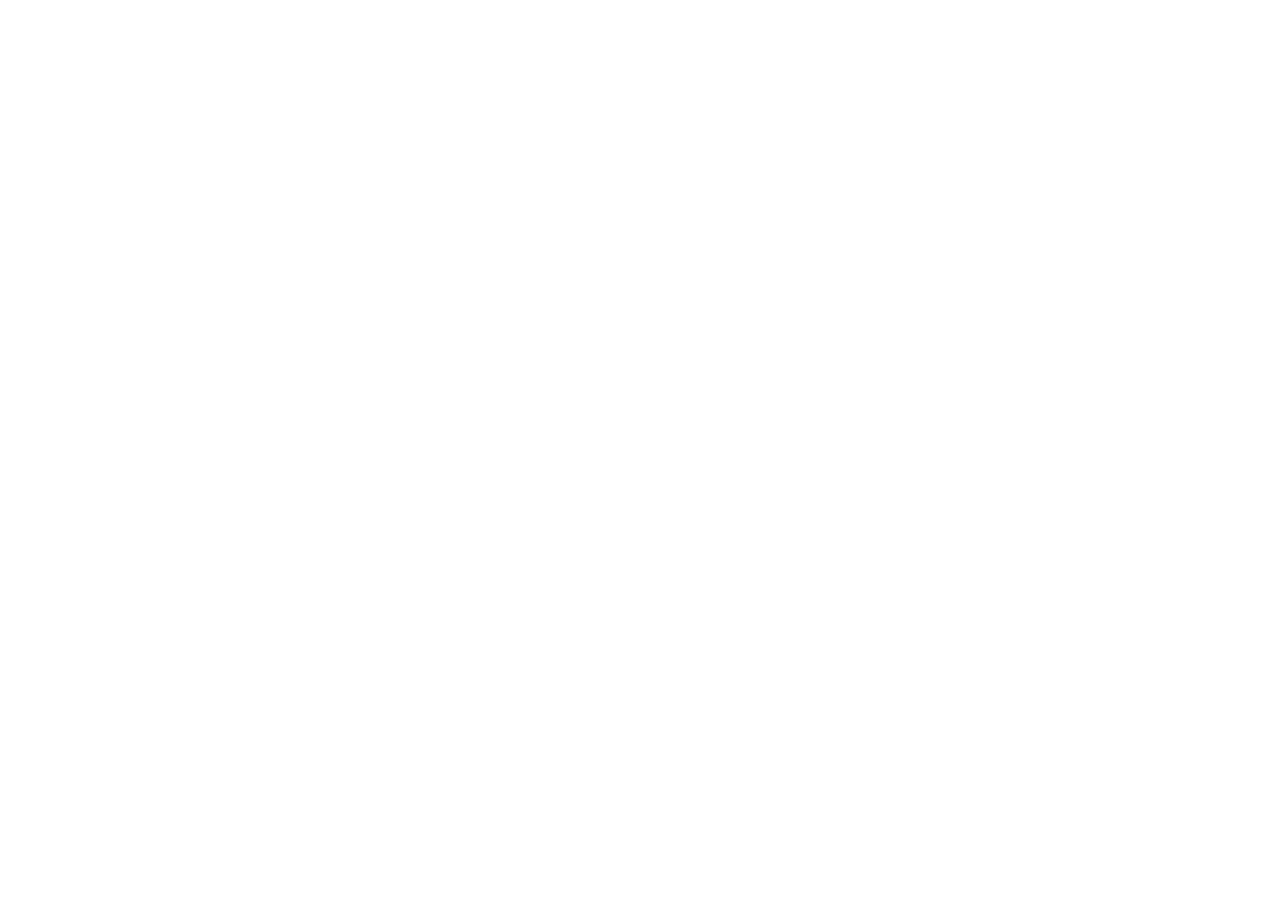
==== index.html @ aa3a07c5 "init project" ====
<!DOCTYPE html>
<html lang="en">

<head>
    <meta charset="UTF-8">
    <meta http-equiv="X-UA-Compatible" content="IE=edge">
    <meta name="viewport" content="width=device-width, initial-scale=1.0">
    <title>Document</title>
</head>

<body>

</body>

</html>
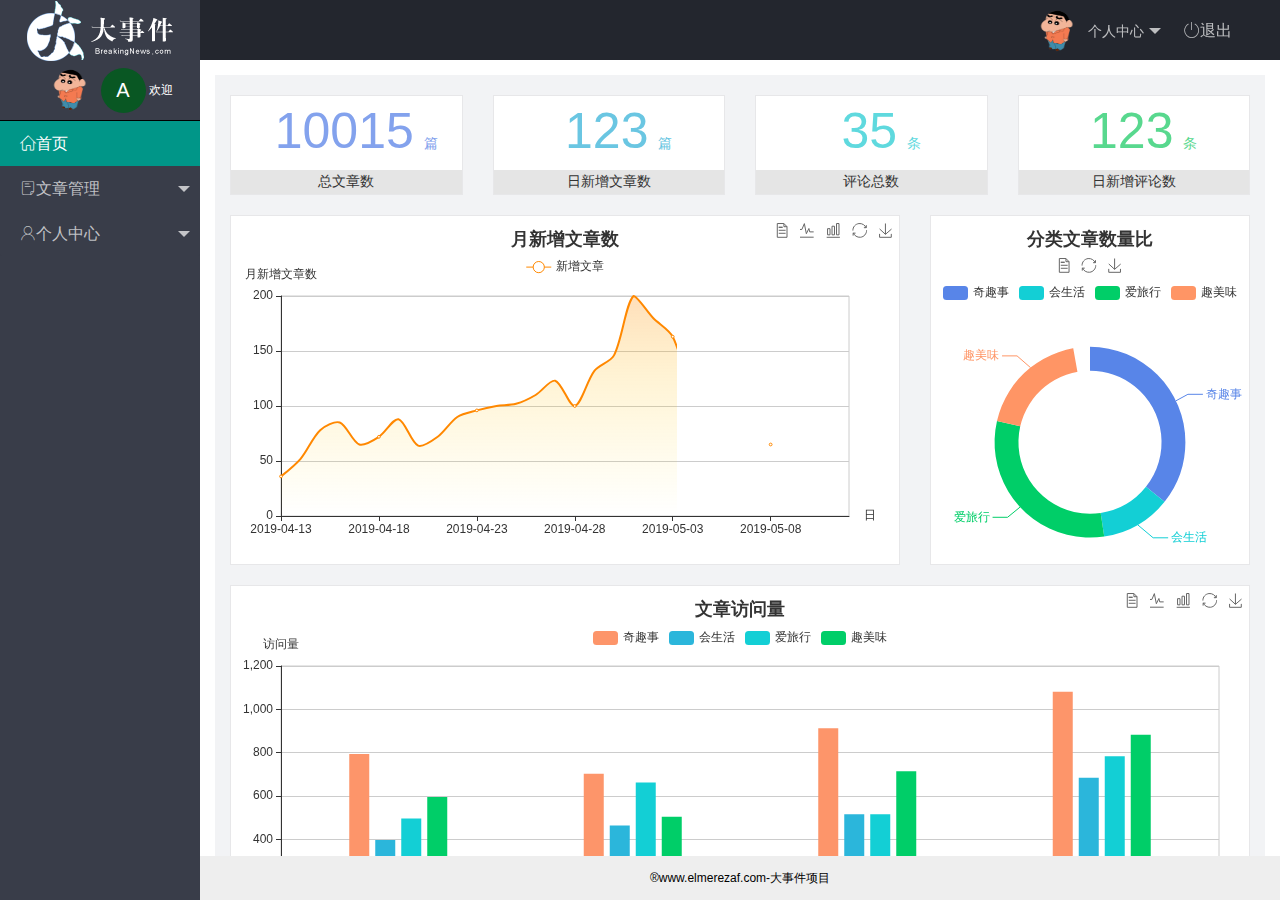
==== commit 975e098a: "完成了主页功能的开发" ====
--- a/index.html
+++ b/index.html
@@ -5,11 +5,98 @@
     <meta charset="UTF-8">
     <meta http-equiv="X-UA-Compatible" content="IE=edge">
     <meta name="viewport" content="width=device-width, initial-scale=1.0">
-    <title>Document</title>
+    <title>后台主页</title>
+    <!-- 导入layui样式表 -->
+    <link rel="stylesheet" href="/assets/lib/layui/css/layui.css">
+    <link rel="stylesheet" href="/assets/fonts/iconfont.css">
+    <link rel="stylesheet" href="/assets/css/index.css">
+
 </head>
 
 <body>
+    <div class="layui-layout layui-layout-admin">
+        <div class="layui-header">
+            <div class="layui-logo layui-hide-xs layui-bg-black">
+                <img src="/assets/images/logo.png" alt="">
+            </div>
 
+
+            <ul class="layui-nav layui-layout-right">
+                <li class="layui-nav-item layui-hide layui-show-md-inline-block">
+                    <a href="javascript:;">
+                        <img src="/assets/images/labixiaoxin.jpg" class="layui-nav-img">
+                        个人中心
+                    </a>
+                    <dl class="layui-nav-child">
+                        <dd><a href="">基本资料</a></dd>
+                        <dd><a href="">更换头像</a></dd>
+                        <dd><a href="">重置密码</a></dd>
+                    </dl>
+                </li>
+                <li class="layui-nav-item" lay-header-event="menuRight" lay-unselect>
+                    <a href="javascript:;" id="btnLogout">
+                        <span class="iconfont icon-tuichu">退出</span>
+                    </a>
+                </li>
+            </ul>
+        </div>
+
+        <div class="layui-side layui-bg-black">
+            <div class="layui-side-scroll">
+                <div class="usericon">
+                    <img src="/assets/images/labixiaoxin.jpg" class="layui-nav-img">
+                    <span class="text-icon">A</span>
+                    欢迎<span id="zhutou"></span>
+                </div>
+                <!-- 左侧导航区域（可配合layui已有的垂直导航） -->
+                <ul class="layui-nav layui-nav-tree" lay-shrink="all">
+                    <li class="layui-nav-item layui-this">
+                        <a href="/home/dashboard.html" target="fm"><span class="iconfont icon-home">首页</span>
+                        </a>
+                    </li>
+
+                    <li class="layui-nav-item">
+                        <a class="" href="javascript:;"><span class="iconfont icon-16">文章管理</span></a>
+                        <dl class="layui-nav-child">
+                            <dd><a href="javascript:;"><i class="layui-icon layui-icon-app"></i>
+                                    文章类别</a></dd>
+                            <dd><a href="javascript:;"><i class="layui-icon layui-icon-app"></i>
+                                    文章列表</a></dd>
+                            <dd><a href="javascript:;"><i class="layui-icon layui-icon-app"></i>
+                                    发布文章</a></dd>
+                        </dl>
+                    </li>
+                    <li class="layui-nav-item">
+                        <a href="javascript:;"><span class="iconfont icon-user">个人中心</span></a>
+                        <dl class="layui-nav-child">
+                            <dd><a href="javascript:;"><i class="layui-icon layui-icon-face-smile"></i>
+                                    基本资料</a></dd>
+                            <dd><a href="javascript:;"><i class="layui-icon layui-icon-face-smile"></i>
+                                    更换头像</a></dd>
+                            <dd><a href="javascript:;"><i class="layui-icon layui-icon-face-smile"></i>
+                                    重置密码</a></dd>
+                        </dl>
+                    </li>
+                </ul>
+            </div>
+        </div>
+
+        <div class="layui-body">
+            <!-- 内容主体区域 -->
+            <div style="padding: 15px; height: 100%;">
+                <iframe name="fm" src="/home/dashboard.html" frameborder="0"></iframe>
+            </div>
+        </div>
+
+        <div class="layui-footer">
+            <!-- 底部固定区域 -->
+            ®www.elmerezaf.com-大事件项目
+        </div>
+    </div>
+    <script src="/assets/lib/layui/layui.all.js"></script>
+    <script src="/assets/lib/jquery.js"></script>
+    <script src="/assets/js/baseAPI.js"></script>
+    <script src="/assets/js/index.js"></script>
 </body>
 
 </html>--- a/assets/lib/layui/css/layui.css
+++ b/assets/lib/layui/css/layui.css
@@ -0,0 +1,2 @@
+/** layui-v2.5.5 MIT License By https://www.layui.com */
+ .layui-inline,img{display:inline-block;vertical-align:middle}h1,h2,h3,h4,h5,h6{font-weight:400}.layui-edge,.layui-header,.layui-inline,.layui-main{position:relative}.layui-body,.layui-edge,.layui-elip{overflow:hidden}.layui-btn,.layui-edge,.layui-inline,img{vertical-align:middle}.layui-btn,.layui-disabled,.layui-icon,.layui-unselect{-moz-user-select:none;-webkit-user-select:none;-ms-user-select:none}.layui-elip,.layui-form-checkbox span,.layui-form-pane .layui-form-label{text-overflow:ellipsis;white-space:nowrap}.layui-breadcrumb,.layui-tree-btnGroup{visibility:hidden}blockquote,body,button,dd,div,dl,dt,form,h1,h2,h3,h4,h5,h6,input,li,ol,p,pre,td,textarea,th,ul{margin:0;padding:0;-webkit-tap-highlight-color:rgba(0,0,0,0)}a:active,a:hover{outline:0}img{border:none}li{list-style:none}table{border-collapse:collapse;border-spacing:0}h4,h5,h6{font-size:100%}button,input,optgroup,option,select,textarea{font-family:inherit;font-size:inherit;font-style:inherit;font-weight:inherit;outline:0}pre{white-space:pre-wrap;white-space:-moz-pre-wrap;white-space:-pre-wrap;white-space:-o-pre-wrap;word-wrap:break-word}body{line-height:24px;font:14px Helvetica Neue,Helvetica,PingFang SC,Tahoma,Arial,sans-serif}hr{height:1px;margin:10px 0;border:0;clear:both}a{color:#333;text-decoration:none}a:hover{color:#777}a cite{font-style:normal;*cursor:pointer}.layui-border-box,.layui-border-box *{box-sizing:border-box}.layui-box,.layui-box *{box-sizing:content-box}.layui-clear{clear:both;*zoom:1}.layui-clear:after{content:'\20';clear:both;*zoom:1;display:block;height:0}.layui-inline{*display:inline;*zoom:1}.layui-edge{display:inline-block;width:0;height:0;border-width:6px;border-style:dashed;border-color:transparent}.layui-edge-top{top:-4px;border-bottom-color:#999;border-bottom-style:solid}.layui-edge-right{border-left-color:#999;border-left-style:solid}.layui-edge-bottom{top:2px;border-top-color:#999;border-top-style:solid}.layui-edge-left{border-right-color:#999;border-right-style:solid}.layui-disabled,.layui-disabled:hover{color:#d2d2d2!important;cursor:not-allowed!important}.layui-circle{border-radius:100%}.layui-show{display:block!important}.layui-hide{display:none!important}@font-face{font-family:layui-icon;src:url(../font/iconfont.eot?v=250);src:url(../font/iconfont.eot?v=250#iefix) format('embedded-opentype'),url(../font/iconfont.woff2?v=250) format('woff2'),url(../font/iconfont.woff?v=250) format('woff'),url(../font/iconfont.ttf?v=250) format('truetype'),url(../font/iconfont.svg?v=250#layui-icon) format('svg')}.layui-icon{font-family:layui-icon!important;font-size:16px;font-style:normal;-webkit-font-smoothing:antialiased;-moz-osx-font-smoothing:grayscale}.layui-icon-reply-fill:before{content:"\e611"}.layui-icon-set-fill:before{content:"\e614"}.layui-icon-menu-fill:before{content:"\e60f"}.layui-icon-search:before{content:"\e615"}.layui-icon-share:before{content:"\e641"}.layui-icon-set-sm:before{content:"\e620"}.layui-icon-engine:before{content:"\e628"}.layui-icon-close:before{content:"\1006"}.layui-icon-close-fill:before{content:"\1007"}.layui-icon-chart-screen:before{content:"\e629"}.layui-icon-star:before{content:"\e600"}.layui-icon-circle-dot:before{content:"\e617"}.layui-icon-chat:before{content:"\e606"}.layui-icon-release:before{content:"\e609"}.layui-icon-list:before{content:"\e60a"}.layui-icon-chart:before{content:"\e62c"}.layui-icon-ok-circle:before{content:"\1005"}.layui-icon-layim-theme:before{content:"\e61b"}.layui-icon-table:before{content:"\e62d"}.layui-icon-right:before{content:"\e602"}.layui-icon-left:before{content:"\e603"}.layui-icon-cart-simple:before{content:"\e698"}.layui-icon-face-cry:before{content:"\e69c"}.layui-icon-face-smile:before{content:"\e6af"}.layui-icon-survey:before{content:"\e6b2"}.layui-icon-tree:before{content:"\e62e"}.layui-icon-upload-circle:before{content:"\e62f"}.layui-icon-add-circle:before{content:"\e61f"}.layui-icon-download-circle:before{content:"\e601"}.layui-icon-templeate-1:before{content:"\e630"}.layui-icon-util:before{content:"\e631"}.layui-icon-face-surprised:before{content:"\e664"}.layui-icon-edit:before{content:"\e642"}.layui-icon-speaker:before{content:"\e645"}.layui-icon-down:before{content:"\e61a"}.layui-icon-file:before{content:"\e621"}.layui-icon-layouts:before{content:"\e632"}.layui-icon-rate-half:before{content:"\e6c9"}.layui-icon-add-circle-fine:before{content:"\e608"}.layui-icon-prev-circle:before{content:"\e633"}.layui-icon-read:before{content:"\e705"}.layui-icon-404:before{content:"\e61c"}.layui-icon-carousel:before{content:"\e634"}.layui-icon-help:before{content:"\e607"}.layui-icon-code-circle:before{content:"\e635"}.layui-icon-water:before{content:"\e636"}.layui-icon-username:before{content:"\e66f"}.layui-icon-find-fill:before{content:"\e670"}.layui-icon-about:before{content:"\e60b"}.layui-icon-location:before{content:"\e715"}.layui-icon-up:before{content:"\e619"}.layui-icon-pause:before{content:"\e651"}.layui-icon-date:before{content:"\e637"}.layui-icon-layim-uploadfile:before{content:"\e61d"}.layui-icon-delete:before{content:"\e640"}.layui-icon-play:before{content:"\e652"}.layui-icon-top:before{content:"\e604"}.layui-icon-friends:before{content:"\e612"}.layui-icon-refresh-3:before{content:"\e9aa"}.layui-icon-ok:before{content:"\e605"}.layui-icon-layer:before{content:"\e638"}.layui-icon-face-smile-fine:before{content:"\e60c"}.layui-icon-dollar:before{content:"\e659"}.layui-icon-group:before{content:"\e613"}.layui-icon-layim-download:before{content:"\e61e"}.layui-icon-picture-fine:before{content:"\e60d"}.layui-icon-link:before{content:"\e64c"}.layui-icon-diamond:before{content:"\e735"}.layui-icon-log:before{content:"\e60e"}.layui-icon-rate-solid:before{content:"\e67a"}.layui-icon-fonts-del:before{content:"\e64f"}.layui-icon-unlink:before{content:"\e64d"}.layui-icon-fonts-clear:before{content:"\e639"}.layui-icon-triangle-r:before{content:"\e623"}.layui-icon-circle:before{content:"\e63f"}.layui-icon-radio:before{content:"\e643"}.layui-icon-align-center:before{content:"\e647"}.layui-icon-align-right:before{content:"\e648"}.layui-icon-align-left:before{content:"\e649"}.layui-icon-loading-1:before{content:"\e63e"}.layui-icon-return:before{content:"\e65c"}.layui-icon-fonts-strong:before{content:"\e62b"}.layui-icon-upload:before{content:"\e67c"}.layui-icon-dialogue:before{content:"\e63a"}.layui-icon-video:before{content:"\e6ed"}.layui-icon-headset:before{content:"\e6fc"}.layui-icon-cellphone-fine:before{content:"\e63b"}.layui-icon-add-1:before{content:"\e654"}.layui-icon-face-smile-b:before{content:"\e650"}.layui-icon-fonts-html:before{content:"\e64b"}.layui-icon-form:before{content:"\e63c"}.layui-icon-cart:before{content:"\e657"}.layui-icon-camera-fill:before{content:"\e65d"}.layui-icon-tabs:before{content:"\e62a"}.layui-icon-fonts-code:before{content:"\e64e"}.layui-icon-fire:before{content:"\e756"}.layui-icon-set:before{content:"\e716"}.layui-icon-fonts-u:before{content:"\e646"}.layui-icon-triangle-d:before{content:"\e625"}.layui-icon-tips:before{content:"\e702"}.layui-icon-picture:before{content:"\e64a"}.layui-icon-more-vertical:before{content:"\e671"}.layui-icon-flag:before{content:"\e66c"}.layui-icon-loading:before{content:"\e63d"}.layui-icon-fonts-i:before{content:"\e644"}.layui-icon-refresh-1:before{content:"\e666"}.layui-icon-rmb:before{content:"\e65e"}.layui-icon-home:before{content:"\e68e"}.layui-icon-user:before{content:"\e770"}.layui-icon-notice:before{content:"\e667"}.layui-icon-login-weibo:before{content:"\e675"}.layui-icon-voice:before{content:"\e688"}.layui-icon-upload-drag:before{content:"\e681"}.layui-icon-login-qq:before{content:"\e676"}.layui-icon-snowflake:before{content:"\e6b1"}.layui-icon-file-b:before{content:"\e655"}.layui-icon-template:before{content:"\e663"}.layui-icon-auz:before{content:"\e672"}.layui-icon-console:before{content:"\e665"}.layui-icon-app:before{content:"\e653"}.layui-icon-prev:before{content:"\e65a"}.layui-icon-website:before{content:"\e7ae"}.layui-icon-next:before{content:"\e65b"}.layui-icon-component:before{content:"\e857"}.layui-icon-more:before{content:"\e65f"}.layui-icon-login-wechat:before{content:"\e677"}.layui-icon-shrink-right:before{content:"\e668"}.layui-icon-spread-left:before{content:"\e66b"}.layui-icon-camera:before{content:"\e660"}.layui-icon-note:before{content:"\e66e"}.layui-icon-refresh:before{content:"\e669"}.layui-icon-female:before{content:"\e661"}.layui-icon-male:before{content:"\e662"}.layui-icon-password:before{content:"\e673"}.layui-icon-senior:before{content:"\e674"}.layui-icon-theme:before{content:"\e66a"}.layui-icon-tread:before{content:"\e6c5"}.layui-icon-praise:before{content:"\e6c6"}.layui-icon-star-fill:before{content:"\e658"}.layui-icon-rate:before{content:"\e67b"}.layui-icon-template-1:before{content:"\e656"}.layui-icon-vercode:before{content:"\e679"}.layui-icon-cellphone:before{content:"\e678"}.layui-icon-screen-full:before{content:"\e622"}.layui-icon-screen-restore:before{content:"\e758"}.layui-icon-cols:before{content:"\e610"}.layui-icon-export:before{content:"\e67d"}.layui-icon-print:before{content:"\e66d"}.layui-icon-slider:before{content:"\e714"}.layui-icon-addition:before{content:"\e624"}.layui-icon-subtraction:before{content:"\e67e"}.layui-icon-service:before{content:"\e626"}.layui-icon-transfer:before{content:"\e691"}.layui-main{width:1140px;margin:0 auto}.layui-header{z-index:1000;height:60px}.layui-header a:hover{transition:all .5s;-webkit-transition:all .5s}.layui-side{position:fixed;left:0;top:0;bottom:0;z-index:999;width:200px;overflow-x:hidden}.layui-side-scroll{position:relative;width:220px;height:100%;overflow-x:hidden}.layui-body{position:absolute;left:200px;right:0;top:0;bottom:0;z-index:998;width:auto;overflow-y:auto;box-sizing:border-box}.layui-layout-body{overflow:hidden}.layui-layout-admin .layui-header{background-color:#23262E}.layui-layout-admin .layui-side{top:60px;width:200px;overflow-x:hidden}.layui-layout-admin .layui-body{position:fixed;top:60px;bottom:44px}.layui-layout-admin .layui-main{width:auto;margin:0 15px}.layui-layout-admin .layui-footer{position:fixed;left:200px;right:0;bottom:0;height:44px;line-height:44px;padding:0 15px;background-color:#eee}.layui-layout-admin .layui-logo{position:absolute;left:0;top:0;width:200px;height:100%;line-height:60px;text-align:center;color:#009688;font-size:16px}.layui-layout-admin .layui-header .layui-nav{background:0 0}.layui-layout-left{position:absolute!important;left:200px;top:0}.layui-layout-right{position:absolute!important;right:0;top:0}.layui-container{position:relative;margin:0 auto;padding:0 15px;box-sizing:border-box}.layui-fluid{position:relative;margin:0 auto;padding:0 15px}.layui-row:after,.layui-row:before{content:'';display:block;clear:both}.layui-col-lg1,.layui-col-lg10,.layui-col-lg11,.layui-col-lg12,.layui-col-lg2,.layui-col-lg3,.layui-col-lg4,.layui-col-lg5,.layui-col-lg6,.layui-col-lg7,.layui-col-lg8,.layui-col-lg9,.layui-col-md1,.layui-col-md10,.layui-col-md11,.layui-col-md12,.layui-col-md2,.layui-col-md3,.layui-col-md4,.layui-col-md5,.layui-col-md6,.layui-col-md7,.layui-col-md8,.layui-col-md9,.layui-col-sm1,.layui-col-sm10,.layui-col-sm11,.layui-col-sm12,.layui-col-sm2,.layui-col-sm3,.layui-col-sm4,.layui-col-sm5,.layui-col-sm6,.layui-col-sm7,.layui-col-sm8,.layui-col-sm9,.layui-col-xs1,.layui-col-xs10,.layui-col-xs11,.layui-col-xs12,.layui-col-xs2,.layui-col-xs3,.layui-col-xs4,.layui-col-xs5,.layui-col-xs6,.layui-col-xs7,.layui-col-xs8,.layui-col-xs9{position:relative;display:block;box-sizing:border-box}.layui-col-xs1,.layui-col-xs10,.layui-col-xs11,.layui-col-xs12,.layui-col-xs2,.layui-col-xs3,.layui-col-xs4,.layui-col-xs5,.layui-col-xs6,.layui-col-xs7,.layui-col-xs8,.layui-col-xs9{float:left}.layui-col-xs1{width:8.33333333%}.layui-col-xs2{width:16.66666667%}.layui-col-xs3{width:25%}.layui-col-xs4{width:33.33333333%}.layui-col-xs5{width:41.66666667%}.layui-col-xs6{width:50%}.layui-col-xs7{width:58.33333333%}.layui-col-xs8{width:66.66666667%}.layui-col-xs9{width:75%}.layui-col-xs10{width:83.33333333%}.layui-col-xs11{width:91.66666667%}.layui-col-xs12{width:100%}.layui-col-xs-offset1{margin-left:8.33333333%}.layui-col-xs-offset2{margin-left:16.66666667%}.layui-col-xs-offset3{margin-left:25%}.layui-col-xs-offset4{margin-left:33.33333333%}.layui-col-xs-offset5{margin-left:41.66666667%}.layui-col-xs-offset6{margin-left:50%}.layui-col-xs-offset7{margin-left:58.33333333%}.layui-col-xs-offset8{margin-left:66.66666667%}.layui-col-xs-offset9{margin-left:75%}.layui-col-xs-offset10{margin-left:83.33333333%}.layui-col-xs-offset11{margin-left:91.66666667%}.layui-col-xs-offset12{margin-left:100%}@media screen and (max-width:768px){.layui-hide-xs{display:none!important}.layui-show-xs-block{display:block!important}.layui-show-xs-inline{display:inline!important}.layui-show-xs-inline-block{display:inline-block!important}}@media screen and (min-width:768px){.layui-container{width:750px}.layui-hide-sm{display:none!important}.layui-show-sm-block{display:block!important}.layui-show-sm-inline{display:inline!important}.layui-show-sm-inline-block{display:inline-block!important}.layui-col-sm1,.layui-col-sm10,.layui-col-sm11,.layui-col-sm12,.layui-col-sm2,.layui-col-sm3,.layui-col-sm4,.layui-col-sm5,.layui-col-sm6,.layui-col-sm7,.layui-col-sm8,.layui-col-sm9{float:left}.layui-col-sm1{width:8.33333333%}.layui-col-sm2{width:16.66666667%}.layui-col-sm3{width:25%}.layui-col-sm4{width:33.33333333%}.layui-col-sm5{width:41.66666667%}.layui-col-sm6{width:50%}.layui-col-sm7{width:58.33333333%}.layui-col-sm8{width:66.66666667%}.layui-col-sm9{width:75%}.layui-col-sm10{width:83.33333333%}.layui-col-sm11{width:91.66666667%}.layui-col-sm12{width:100%}.layui-col-sm-offset1{margin-left:8.33333333%}.layui-col-sm-offset2{margin-left:16.66666667%}.layui-col-sm-offset3{margin-left:25%}.layui-col-sm-offset4{margin-left:33.33333333%}.layui-col-sm-offset5{margin-left:41.66666667%}.layui-col-sm-offset6{margin-left:50%}.layui-col-sm-offset7{margin-left:58.33333333%}.layui-col-sm-offset8{margin-left:66.66666667%}.layui-col-sm-offset9{margin-left:75%}.layui-col-sm-offset10{margin-left:83.33333333%}.layui-col-sm-offset11{margin-left:91.66666667%}.layui-col-sm-offset12{margin-left:100%}}@media screen and (min-width:992px){.layui-container{width:970px}.layui-hide-md{display:none!important}.layui-show-md-block{display:block!important}.layui-show-md-inline{display:inline!important}.layui-show-md-inline-block{display:inline-block!important}.layui-col-md1,.layui-col-md10,.layui-col-md11,.layui-col-md12,.layui-col-md2,.layui-col-md3,.layui-col-md4,.layui-col-md5,.layui-col-md6,.layui-col-md7,.layui-col-md8,.layui-col-md9{float:left}.layui-col-md1{width:8.33333333%}.layui-col-md2{width:16.66666667%}.layui-col-md3{width:25%}.layui-col-md4{width:33.33333333%}.layui-col-md5{width:41.66666667%}.layui-col-md6{width:50%}.layui-col-md7{width:58.33333333%}.layui-col-md8{width:66.66666667%}.layui-col-md9{width:75%}.layui-col-md10{width:83.33333333%}.layui-col-md11{width:91.66666667%}.layui-col-md12{width:100%}.layui-col-md-offset1{margin-left:8.33333333%}.layui-col-md-offset2{margin-left:16.66666667%}.layui-col-md-offset3{margin-left:25%}.layui-col-md-offset4{margin-left:33.33333333%}.layui-col-md-offset5{margin-left:41.66666667%}.layui-col-md-offset6{margin-left:50%}.layui-col-md-offset7{margin-left:58.33333333%}.layui-col-md-offset8{margin-left:66.66666667%}.layui-col-md-offset9{margin-left:75%}.layui-col-md-offset10{margin-left:83.33333333%}.layui-col-md-offset11{margin-left:91.66666667%}.layui-col-md-offset12{margin-left:100%}}@media screen and (min-width:1200px){.layui-container{width:1170px}.layui-hide-lg{display:none!important}.layui-show-lg-block{display:block!important}.layui-show-lg-inline{display:inline!important}.layui-show-lg-inline-block{display:inline-block!important}.layui-col-lg1,.layui-col-lg10,.layui-col-lg11,.layui-col-lg12,.layui-col-lg2,.layui-col-lg3,.layui-col-lg4,.layui-col-lg5,.layui-col-lg6,.layui-col-lg7,.layui-col-lg8,.layui-col-lg9{float:left}.layui-col-lg1{width:8.33333333%}.layui-col-lg2{width:16.66666667%}.layui-col-lg3{width:25%}.layui-col-lg4{width:33.33333333%}.layui-col-lg5{width:41.66666667%}.layui-col-lg6{width:50%}.layui-col-lg7{width:58.33333333%}.layui-col-lg8{width:66.66666667%}.layui-col-lg9{width:75%}.layui-col-lg10{width:83.33333333%}.layui-col-lg11{width:91.66666667%}.layui-col-lg12{width:100%}.layui-col-lg-offset1{margin-left:8.33333333%}.layui-col-lg-offset2{margin-left:16.66666667%}.layui-col-lg-offset3{margin-left:25%}.layui-col-lg-offset4{margin-left:33.33333333%}.layui-col-lg-offset5{margin-left:41.66666667%}.layui-col-lg-offset6{margin-left:50%}.layui-col-lg-offset7{margin-left:58.33333333%}.layui-col-lg-offset8{margin-left:66.66666667%}.layui-col-lg-offset9{margin-left:75%}.layui-col-lg-offset10{margin-left:83.33333333%}.layui-col-lg-offset11{margin-left:91.66666667%}.layui-col-lg-offset12{margin-left:100%}}.layui-col-space1{margin:-.5px}.layui-col-space1>*{padding:.5px}.layui-col-space3{margin:-1.5px}.layui-col-space3>*{padding:1.5px}.layui-col-space5{margin:-2.5px}.layui-col-space5>*{padding:2.5px}.layui-col-space8{margin:-3.5px}.layui-col-space8>*{padding:3.5px}.layui-col-space10{margin:-5px}.layui-col-space10>*{padding:5px}.layui-col-space12{margin:-6px}.layui-col-space12>*{padding:6px}.layui-col-space15{margin:-7.5px}.layui-col-space15>*{padding:7.5px}.layui-col-space18{margin:-9px}.layui-col-space18>*{padding:9px}.layui-col-space20{margin:-10px}.layui-col-space20>*{padding:10px}.layui-col-space22{margin:-11px}.layui-col-space22>*{padding:11px}.layui-col-space25{margin:-12.5px}.layui-col-space25>*{padding:12.5px}.layui-col-space30{margin:-15px}.layui-col-space30>*{padding:15px}.layui-btn,.layui-input,.layui-select,.layui-textarea,.layui-upload-button{outline:0;-webkit-appearance:none;transition:all .3s;-webkit-transition:all .3s;box-sizing:border-box}.layui-elem-quote{margin-bottom:10px;padding:15px;line-height:22px;border-left:5px solid #009688;border-radius:0 2px 2px 0;background-color:#f2f2f2}.layui-quote-nm{border-style:solid;border-width:1px 1px 1px 5px;background:0 0}.layui-elem-field{margin-bottom:10px;padding:0;border-width:1px;border-style:solid}.layui-elem-field legend{margin-left:20px;padding:0 10px;font-size:20px;font-weight:300}.layui-field-title{margin:10px 0 20px;border-width:1px 0 0}.layui-field-box{padding:10px 15px}.layui-field-title .layui-field-box{padding:10px 0}.layui-progress{position:relative;height:6px;border-radius:20px;background-color:#e2e2e2}.layui-progress-bar{position:absolute;left:0;top:0;width:0;max-width:100%;height:6px;border-radius:20px;text-align:right;background-color:#5FB878;transition:all .3s;-webkit-transition:all .3s}.layui-progress-big,.layui-progress-big .layui-progress-bar{height:18px;line-height:18px}.layui-progress-text{position:relative;top:-20px;line-height:18px;font-size:12px;color:#666}.layui-progress-big .layui-progress-text{position:static;padding:0 10px;color:#fff}.layui-collapse{border-width:1px;border-style:solid;border-radius:2px}.layui-colla-content,.layui-colla-item{border-top-width:1px;border-top-style:solid}.layui-colla-item:first-child{border-top:none}.layui-colla-title{position:relative;height:42px;line-height:42px;padding:0 15px 0 35px;color:#333;background-color:#f2f2f2;cursor:pointer;font-size:14px;overflow:hidden}.layui-colla-content{display:none;padding:10px 15px;line-height:22px;color:#666}.layui-colla-icon{position:absolute;left:15px;top:0;font-size:14px}.layui-card{margin-bottom:15px;border-radius:2px;background-color:#fff;box-shadow:0 1px 2px 0 rgba(0,0,0,.05)}.layui-card:last-child{margin-bottom:0}.layui-card-header{position:relative;height:42px;line-height:42px;padding:0 15px;border-bottom:1px solid #f6f6f6;color:#333;border-radius:2px 2px 0 0;font-size:14px}.layui-bg-black,.layui-bg-blue,.layui-bg-cyan,.layui-bg-green,.layui-bg-orange,.layui-bg-red{color:#fff!important}.layui-card-body{position:relative;padding:10px 15px;line-height:24px}.layui-card-body[pad15]{padding:15px}.layui-card-body[pad20]{padding:20px}.layui-card-body .layui-table{margin:5px 0}.layui-card .layui-tab{margin:0}.layui-panel-window{position:relative;padding:15px;border-radius:0;border-top:5px solid #E6E6E6;background-color:#fff}.layui-auxiliar-moving{position:fixed;left:0;right:0;top:0;bottom:0;width:100%;height:100%;background:0 0;z-index:9999999999}.layui-form-label,.layui-form-mid,.layui-form-select,.layui-input-block,.layui-input-inline,.layui-textarea{position:relative}.layui-bg-red{background-color:#FF5722!important}.layui-bg-orange{background-color:#FFB800!important}.layui-bg-green{background-color:#009688!important}.layui-bg-cyan{background-color:#2F4056!important}.layui-bg-blue{background-color:#1E9FFF!important}.layui-bg-black{background-color:#393D49!important}.layui-bg-gray{background-color:#eee!important;color:#666!important}.layui-badge-rim,.layui-colla-content,.layui-colla-item,.layui-collapse,.layui-elem-field,.layui-form-pane .layui-form-item[pane],.layui-form-pane .layui-form-label,.layui-input,.layui-layedit,.layui-layedit-tool,.layui-quote-nm,.layui-select,.layui-tab-bar,.layui-tab-card,.layui-tab-title,.layui-tab-title .layui-this:after,.layui-textarea{border-color:#e6e6e6}.layui-timeline-item:before,hr{background-color:#e6e6e6}.layui-text{line-height:22px;font-size:14px;color:#666}.layui-text h1,.layui-text h2,.layui-text h3{font-weight:500;color:#333}.layui-text h1{font-size:30px}.layui-text h2{font-size:24px}.layui-text h3{font-size:18px}.layui-text a:not(.layui-btn){color:#01AAED}.layui-text a:not(.layui-btn):hover{text-decoration:underline}.layui-text ul{padding:5px 0 5px 15px}.layui-text ul li{margin-top:5px;list-style-type:disc}.layui-text em,.layui-word-aux{color:#999!important;padding:0 5px!important}.layui-btn{display:inline-block;height:38px;line-height:38px;padding:0 18px;background-color:#009688;color:#fff;white-space:nowrap;text-align:center;font-size:14px;border:none;border-radius:2px;cursor:pointer}.layui-btn:hover{opacity:.8;filter:alpha(opacity=80);color:#fff}.layui-btn:active{opacity:1;filter:alpha(opacity=100)}.layui-btn+.layui-btn{margin-left:10px}.layui-btn-container{font-size:0}.layui-btn-container .layui-btn{margin-right:10px;margin-bottom:10px}.layui-btn-container .layui-btn+.layui-btn{margin-left:0}.layui-table .layui-btn-container .layui-btn{margin-bottom:9px}.layui-btn-radius{border-radius:100px}.layui-btn .layui-icon{margin-right:3px;font-size:18px;vertical-align:bottom;vertical-align:middle\9}.layui-btn-primary{border:1px solid #C9C9C9;background-color:#fff;color:#555}.layui-btn-primary:hover{border-color:#009688;color:#333}.layui-btn-normal{background-color:#1E9FFF}.layui-btn-warm{background-color:#FFB800}.layui-btn-danger{background-color:#FF5722}.layui-btn-checked{background-color:#5FB878}.layui-btn-disabled,.layui-btn-disabled:active,.layui-btn-disabled:hover{border:1px solid #e6e6e6;background-color:#FBFBFB;color:#C9C9C9;cursor:not-allowed;opacity:1}.layui-btn-lg{height:44px;line-height:44px;padding:0 25px;font-size:16px}.layui-btn-sm{height:30px;line-height:30px;padding:0 10px;font-size:12px}.layui-btn-sm i{font-size:16px!important}.layui-btn-xs{height:22px;line-height:22px;padding:0 5px;font-size:12px}.layui-btn-xs i{font-size:14px!important}.layui-btn-group{display:inline-block;vertical-align:middle;font-size:0}.layui-btn-group .layui-btn{margin-left:0!important;margin-right:0!important;border-left:1px solid rgba(255,255,255,.5);border-radius:0}.layui-btn-group .layui-btn-primary{border-left:none}.layui-btn-group .layui-btn-primary:hover{border-color:#C9C9C9;color:#009688}.layui-btn-group .layui-btn:first-child{border-left:none;border-radius:2px 0 0 2px}.layui-btn-group .layui-btn-primary:first-child{border-left:1px solid #c9c9c9}.layui-btn-group .layui-btn:last-child{border-radius:0 2px 2px 0}.layui-btn-group .layui-btn+.layui-btn{margin-left:0}.layui-btn-group+.layui-btn-group{margin-left:10px}.layui-btn-fluid{width:100%}.layui-input,.layui-select,.layui-textarea{height:38px;line-height:1.3;line-height:38px\9;border-width:1px;border-style:solid;background-color:#fff;border-radius:2px}.layui-input::-webkit-input-placeholder,.layui-select::-webkit-input-placeholder,.layui-textarea::-webkit-input-placeholder{line-height:1.3}.layui-input,.layui-textarea{display:block;width:100%;padding-left:10px}.layui-input:hover,.layui-textarea:hover{border-color:#D2D2D2!important}.layui-input:focus,.layui-textarea:focus{border-color:#C9C9C9!important}.layui-textarea{min-height:100px;height:auto;line-height:20px;padding:6px 10px;resize:vertical}.layui-select{padding:0 10px}.layui-form input[type=checkbox],.layui-form input[type=radio],.layui-form select{display:none}.layui-form [lay-ignore]{display:initial}.layui-form-item{margin-bottom:15px;clear:both;*zoom:1}.layui-form-item:after{content:'\20';clear:both;*zoom:1;display:block;height:0}.layui-form-label{float:left;display:block;padding:9px 15px;width:80px;font-weight:400;line-height:20px;text-align:right}.layui-form-label-col{display:block;float:none;padding:9px 0;line-height:20px;text-align:left}.layui-form-item .layui-inline{margin-bottom:5px;margin-right:10px}.layui-input-block{margin-left:110px;min-height:36px}.layui-input-inline{display:inline-block;vertical-align:middle}.layui-form-item .layui-input-inline{float:left;width:190px;margin-right:10px}.layui-form-text .layui-input-inline{width:auto}.layui-form-mid{float:left;display:block;padding:9px 0!important;line-height:20px;margin-right:10px}.layui-form-danger+.layui-form-select .layui-input,.layui-form-danger:focus{border-color:#FF5722!important}.layui-form-select .layui-input{padding-right:30px;cursor:pointer}.layui-form-select .layui-edge{position:absolute;right:10px;top:50%;margin-top:-3px;cursor:pointer;border-width:6px;border-top-color:#c2c2c2;border-top-style:solid;transition:all .3s;-webkit-transition:all .3s}.layui-form-select dl{display:none;position:absolute;left:0;top:42px;padding:5px 0;z-index:899;min-width:100%;border:1px solid #d2d2d2;max-height:300px;overflow-y:auto;background-color:#fff;border-radius:2px;box-shadow:0 2px 4px rgba(0,0,0,.12);box-sizing:border-box}.layui-form-select dl dd,.layui-form-select dl dt{padding:0 10px;line-height:36px;white-space:nowrap;overflow:hidden;text-overflow:ellipsis}.layui-form-select dl dt{font-size:12px;color:#999}.layui-form-select dl dd{cursor:pointer}.layui-form-select dl dd:hover{background-color:#f2f2f2;-webkit-transition:.5s all;transition:.5s all}.layui-form-select .layui-select-group dd{padding-left:20px}.layui-form-select dl dd.layui-select-tips{padding-left:10px!important;color:#999}.layui-form-select dl dd.layui-this{background-color:#5FB878;color:#fff}.layui-form-checkbox,.layui-form-select dl dd.layui-disabled{background-color:#fff}.layui-form-selected dl{display:block}.layui-form-checkbox,.layui-form-checkbox *,.layui-form-switch{display:inline-block;vertical-align:middle}.layui-form-selected .layui-edge{margin-top:-9px;-webkit-transform:rotate(180deg);transform:rotate(180deg);margin-top:-3px\9}:root .layui-form-selected .layui-edge{margin-top:-9px\0/IE9}.layui-form-selectup dl{top:auto;bottom:42px}.layui-select-none{margin:5px 0;text-align:center;color:#999}.layui-select-disabled .layui-disabled{border-color:#eee!important}.layui-select-disabled .layui-edge{border-top-color:#d2d2d2}.layui-form-checkbox{position:relative;height:30px;line-height:30px;margin-right:10px;padding-right:30px;cursor:pointer;font-size:0;-webkit-transition:.1s linear;transition:.1s linear;box-sizing:border-box}.layui-form-checkbox span{padding:0 10px;height:100%;font-size:14px;border-radius:2px 0 0 2px;background-color:#d2d2d2;color:#fff;overflow:hidden}.layui-form-checkbox:hover span{background-color:#c2c2c2}.layui-form-checkbox i{position:absolute;right:0;top:0;width:30px;height:28px;border:1px solid #d2d2d2;border-left:none;border-radius:0 2px 2px 0;color:#fff;font-size:20px;text-align:center}.layui-form-checkbox:hover i{border-color:#c2c2c2;color:#c2c2c2}.layui-form-checked,.layui-form-checked:hover{border-color:#5FB878}.layui-form-checked span,.layui-form-checked:hover span{background-color:#5FB878}.layui-form-checked i,.layui-form-checked:hover i{color:#5FB878}.layui-form-item .layui-form-checkbox{margin-top:4px}.layui-form-checkbox[lay-skin=primary]{height:auto!important;line-height:normal!important;min-width:18px;min-height:18px;border:none!important;margin-right:0;padding-left:28px;padding-right:0;background:0 0}.layui-form-checkbox[lay-skin=primary] span{padding-left:0;padding-right:15px;line-height:18px;background:0 0;color:#666}.layui-form-checkbox[lay-skin=primary] i{right:auto;left:0;width:16px;height:16px;line-height:16px;border:1px solid #d2d2d2;font-size:12px;border-radius:2px;background-color:#fff;-webkit-transition:.1s linear;transition:.1s linear}.layui-form-checkbox[lay-skin=primary]:hover i{border-color:#5FB878;color:#fff}.layui-form-checked[lay-skin=primary] i{border-color:#5FB878!important;background-color:#5FB878;color:#fff}.layui-checkbox-disbaled[lay-skin=primary] span{background:0 0!important;color:#c2c2c2}.layui-checkbox-disbaled[lay-skin=primary]:hover i{border-color:#d2d2d2}.layui-form-item .layui-form-checkbox[lay-skin=primary]{margin-top:10px}.layui-form-switch{position:relative;height:22px;line-height:22px;min-width:35px;padding:0 5px;margin-top:8px;border:1px solid #d2d2d2;border-radius:20px;cursor:pointer;background-color:#fff;-webkit-transition:.1s linear;transition:.1s linear}.layui-form-switch i{position:absolute;left:5px;top:3px;width:16px;height:16px;border-radius:20px;background-color:#d2d2d2;-webkit-transition:.1s linear;transition:.1s linear}.layui-form-switch em{position:relative;top:0;width:25px;margin-left:21px;padding:0!important;text-align:center!important;color:#999!important;font-style:normal!important;font-size:12px}.layui-form-onswitch{border-color:#5FB878;background-color:#5FB878}.layui-checkbox-disbaled,.layui-checkbox-disbaled i{border-color:#e2e2e2!important}.layui-form-onswitch i{left:100%;margin-left:-21px;background-color:#fff}.layui-form-onswitch em{margin-left:5px;margin-right:21px;color:#fff!important}.layui-checkbox-disbaled span{background-color:#e2e2e2!important}.layui-checkbox-disbaled:hover i{color:#fff!important}[lay-radio]{display:none}.layui-form-radio,.layui-form-radio *{display:inline-block;vertical-align:middle}.layui-form-radio{line-height:28px;margin:6px 10px 0 0;padding-right:10px;cursor:pointer;font-size:0}.layui-form-radio *{font-size:14px}.layui-form-radio>i{margin-right:8px;font-size:22px;color:#c2c2c2}.layui-form-radio>i:hover,.layui-form-radioed>i{color:#5FB878}.layui-radio-disbaled>i{color:#e2e2e2!important}.layui-form-pane .layui-form-label{width:110px;padding:8px 15px;height:38px;line-height:20px;border-width:1px;border-style:solid;border-radius:2px 0 0 2px;text-align:center;background-color:#FBFBFB;overflow:hidden;box-sizing:border-box}.layui-form-pane .layui-input-inline{margin-left:-1px}.layui-form-pane .layui-input-block{margin-left:110px;left:-1px}.layui-form-pane .layui-input{border-radius:0 2px 2px 0}.layui-form-pane .layui-form-text .layui-form-label{float:none;width:100%;border-radius:2px;box-sizing:border-box;text-align:left}.layui-form-pane .layui-form-text .layui-input-inline{display:block;margin:0;top:-1px;clear:both}.layui-form-pane .layui-form-text .layui-input-block{margin:0;left:0;top:-1px}.layui-form-pane .layui-form-text .layui-textarea{min-height:100px;border-radius:0 0 2px 2px}.layui-form-pane .layui-form-checkbox{margin:4px 0 4px 10px}.layui-form-pane .layui-form-radio,.layui-form-pane .layui-form-switch{margin-top:6px;margin-left:10px}.layui-form-pane .layui-form-item[pane]{position:relative;border-width:1px;border-style:solid}.layui-form-pane .layui-form-item[pane] .layui-form-label{position:absolute;left:0;top:0;height:100%;border-width:0 1px 0 0}.layui-form-pane .layui-form-item[pane] .layui-input-inline{margin-left:110px}@media screen and (max-width:450px){.layui-form-item .layui-form-label{text-overflow:ellipsis;overflow:hidden;white-space:nowrap}.layui-form-item .layui-inline{display:block;margin-right:0;margin-bottom:20px;clear:both}.layui-form-item .layui-inline:after{content:'\20';clear:both;display:block;height:0}.layui-form-item .layui-input-inline{display:block;float:none;left:-3px;width:auto;margin:0 0 10px 112px}.layui-form-item .layui-input-inline+.layui-form-mid{margin-left:110px;top:-5px;padding:0}.layui-form-item .layui-form-checkbox{margin-right:5px;margin-bottom:5px}}.layui-layedit{border-width:1px;border-style:solid;border-radius:2px}.layui-layedit-tool{padding:3px 5px;border-bottom-width:1px;border-bottom-style:solid;font-size:0}.layedit-tool-fixed{position:fixed;top:0;border-top:1px solid #e2e2e2}.layui-layedit-tool .layedit-tool-mid,.layui-layedit-tool .layui-icon{display:inline-block;vertical-align:middle;text-align:center;font-size:14px}.layui-layedit-tool .layui-icon{position:relative;width:32px;height:30px;line-height:30px;margin:3px 5px;color:#777;cursor:pointer;border-radius:2px}.layui-layedit-tool .layui-icon:hover{color:#393D49}.layui-layedit-tool .layui-icon:active{color:#000}.layui-layedit-tool .layedit-tool-active{background-color:#e2e2e2;color:#000}.layui-layedit-tool .layui-disabled,.layui-layedit-tool .layui-disabled:hover{color:#d2d2d2;cursor:not-allowed}.layui-layedit-tool .layedit-tool-mid{width:1px;height:18px;margin:0 10px;background-color:#d2d2d2}.layedit-tool-html{width:50px!important;font-size:30px!important}.layedit-tool-b,.layedit-tool-code,.layedit-tool-help{font-size:16px!important}.layedit-tool-d,.layedit-tool-face,.layedit-tool-image,.layedit-tool-unlink{font-size:18px!important}.layedit-tool-image input{position:absolute;font-size:0;left:0;top:0;width:100%;height:100%;opacity:.01;filter:Alpha(opacity=1);cursor:pointer}.layui-layedit-iframe iframe{display:block;width:100%}#LAY_layedit_code{overflow:hidden}.layui-laypage{display:inline-block;*display:inline;*zoom:1;vertical-align:middle;margin:10px 0;font-size:0}.layui-laypage>a:first-child,.layui-laypage>a:first-child em{border-radius:2px 0 0 2px}.layui-laypage>a:last-child,.layui-laypage>a:last-child em{border-radius:0 2px 2px 0}.layui-laypage>:first-child{margin-left:0!important}.layui-laypage>:last-child{margin-right:0!important}.layui-laypage a,.layui-laypage button,.layui-laypage input,.layui-laypage select,.layui-laypage span{border:1px solid #e2e2e2}.layui-laypage a,.layui-laypage span{display:inline-block;*display:inline;*zoom:1;vertical-align:middle;padding:0 15px;height:28px;line-height:28px;margin:0 -1px 5px 0;background-color:#fff;color:#333;font-size:12px}.layui-flow-more a *,.layui-laypage input,.layui-table-view select[lay-ignore]{display:inline-block}.layui-laypage a:hover{color:#009688}.layui-laypage em{font-style:normal}.layui-laypage .layui-laypage-spr{color:#999;font-weight:700}.layui-laypage a{text-decoration:none}.layui-laypage .layui-laypage-curr{position:relative}.layui-laypage .layui-laypage-curr em{position:relative;color:#fff}.layui-laypage .layui-laypage-curr .layui-laypage-em{position:absolute;left:-1px;top:-1px;padding:1px;width:100%;height:100%;background-color:#009688}.layui-laypage-em{border-radius:2px}.layui-laypage-next em,.layui-laypage-prev em{font-family:Sim sun;font-size:16px}.layui-laypage .layui-laypage-count,.layui-laypage .layui-laypage-limits,.layui-laypage .layui-laypage-refresh,.layui-laypage .layui-laypage-skip{margin-left:10px;margin-right:10px;padding:0;border:none}.layui-laypage .layui-laypage-limits,.layui-laypage .layui-laypage-refresh{vertical-align:top}.layui-laypage .layui-laypage-refresh i{font-size:18px;cursor:pointer}.layui-laypage select{height:22px;padding:3px;border-radius:2px;cursor:pointer}.layui-laypage .layui-laypage-skip{height:30px;line-height:30px;color:#999}.layui-laypage button,.layui-laypage input{height:30px;line-height:30px;border-radius:2px;vertical-align:top;background-color:#fff;box-sizing:border-box}.layui-laypage input{width:40px;margin:0 10px;padding:0 3px;text-align:center}.layui-laypage input:focus,.layui-laypage select:focus{border-color:#009688!important}.layui-laypage button{margin-left:10px;padding:0 10px;cursor:pointer}.layui-table,.layui-table-view{margin:10px 0}.layui-flow-more{margin:10px 0;text-align:center;color:#999;font-size:14px}.layui-flow-more a{height:32px;line-height:32px}.layui-flow-more a *{vertical-align:top}.layui-flow-more a cite{padding:0 20px;border-radius:3px;background-color:#eee;color:#333;font-style:normal}.layui-flow-more a cite:hover{opacity:.8}.layui-flow-more a i{font-size:30px;color:#737383}.layui-table{width:100%;background-color:#fff;color:#666}.layui-table tr{transition:all .3s;-webkit-transition:all .3s}.layui-table th{text-align:left;font-weight:400}.layui-table tbody tr:hover,.layui-table thead tr,.layui-table-click,.layui-table-header,.layui-table-hover,.layui-table-mend,.layui-table-patch,.layui-table-tool,.layui-table-total,.layui-table-total tr,.layui-table[lay-even] tr:nth-child(even){background-color:#f2f2f2}.layui-table td,.layui-table th,.layui-table-col-set,.layui-table-fixed-r,.layui-table-grid-down,.layui-table-header,.layui-table-page,.layui-table-tips-main,.layui-table-tool,.layui-table-total,.layui-table-view,.layui-table[lay-skin=line],.layui-table[lay-skin=row]{border-width:1px;border-style:solid;border-color:#e6e6e6}.layui-table td,.layui-table th{position:relative;padding:9px 15px;min-height:20px;line-height:20px;font-size:14px}.layui-table[lay-skin=line] td,.layui-table[lay-skin=line] th{border-width:0 0 1px}.layui-table[lay-skin=row] td,.layui-table[lay-skin=row] th{border-width:0 1px 0 0}.layui-table[lay-skin=nob] td,.layui-table[lay-skin=nob] th{border:none}.layui-table img{max-width:100px}.layui-table[lay-size=lg] td,.layui-table[lay-size=lg] th{padding:15px 30px}.layui-table-view .layui-table[lay-size=lg] .layui-table-cell{height:40px;line-height:40px}.layui-table[lay-size=sm] td,.layui-table[lay-size=sm] th{font-size:12px;padding:5px 10px}.layui-table-view .layui-table[lay-size=sm] .layui-table-cell{height:20px;line-height:20px}.layui-table[lay-data]{display:none}.layui-table-box{position:relative;overflow:hidden}.layui-table-view .layui-table{position:relative;width:auto;margin:0}.layui-table-view .layui-table[lay-skin=line]{border-width:0 1px 0 0}.layui-table-view .layui-table[lay-skin=row]{border-width:0 0 1px}.layui-table-view .layui-table td,.layui-table-view .layui-table th{padding:5px 0;border-top:none;border-left:none}.layui-table-view .layui-table th.layui-unselect .layui-table-cell span{cursor:pointer}.layui-table-view .layui-table td{cursor:default}.layui-table-view .layui-table td[data-edit=text]{cursor:text}.layui-table-view .layui-form-checkbox[lay-skin=primary] i{width:18px;height:18px}.layui-table-view .layui-form-radio{line-height:0;padding:0}.layui-table-view .layui-form-radio>i{margin:0;font-size:20px}.layui-table-init{position:absolute;left:0;top:0;width:100%;height:100%;text-align:center;z-index:110}.layui-table-init .layui-icon{position:absolute;left:50%;top:50%;margin:-15px 0 0 -15px;font-size:30px;color:#c2c2c2}.layui-table-header{border-width:0 0 1px;overflow:hidden}.layui-table-header .layui-table{margin-bottom:-1px}.layui-table-tool .layui-inline[lay-event]{position:relative;width:26px;height:26px;padding:5px;line-height:16px;margin-right:10px;text-align:center;color:#333;border:1px solid #ccc;cursor:pointer;-webkit-transition:.5s all;transition:.5s all}.layui-table-tool .layui-inline[lay-event]:hover{border:1px solid #999}.layui-table-tool-temp{padding-right:120px}.layui-table-tool-self{position:absolute;right:17px;top:10px}.layui-table-tool .layui-table-tool-self .layui-inline[lay-event]{margin:0 0 0 10px}.layui-table-tool-panel{position:absolute;top:29px;left:-1px;padding:5px 0;min-width:150px;min-height:40px;border:1px solid #d2d2d2;text-align:left;overflow-y:auto;background-color:#fff;box-shadow:0 2px 4px rgba(0,0,0,.12)}.layui-table-cell,.layui-table-tool-panel li{overflow:hidden;text-overflow:ellipsis;white-space:nowrap}.layui-table-tool-panel li{padding:0 10px;line-height:30px;-webkit-transition:.5s all;transition:.5s all}.layui-table-tool-panel li .layui-form-checkbox[lay-skin=primary]{width:100%;padding-left:28px}.layui-table-tool-panel li:hover{background-color:#f2f2f2}.layui-table-tool-panel li .layui-form-checkbox[lay-skin=primary] i{position:absolute;left:0;top:0}.layui-table-tool-panel li .layui-form-checkbox[lay-skin=primary] span{padding:0}.layui-table-tool .layui-table-tool-self .layui-table-tool-panel{left:auto;right:-1px}.layui-table-col-set{position:absolute;right:0;top:0;width:20px;height:100%;border-width:0 0 0 1px;background-color:#fff}.layui-table-sort{width:10px;height:20px;margin-left:5px;cursor:pointer!important}.layui-table-sort .layui-edge{position:absolute;left:5px;border-width:5px}.layui-table-sort .layui-table-sort-asc{top:3px;border-top:none;border-bottom-style:solid;border-bottom-color:#b2b2b2}.layui-table-sort .layui-table-sort-asc:hover{border-bottom-color:#666}.layui-table-sort .layui-table-sort-desc{bottom:5px;border-bottom:none;border-top-style:solid;border-top-color:#b2b2b2}.layui-table-sort .layui-table-sort-desc:hover{border-top-color:#666}.layui-table-sort[lay-sort=asc] .layui-table-sort-asc{border-bottom-color:#000}.layui-table-sort[lay-sort=desc] .layui-table-sort-desc{border-top-color:#000}.layui-table-cell{height:28px;line-height:28px;padding:0 15px;position:relative;box-sizing:border-box}.layui-table-cell .layui-form-checkbox[lay-skin=primary]{top:-1px;padding:0}.layui-table-cell .layui-table-link{color:#01AAED}.laytable-cell-checkbox,.laytable-cell-numbers,.laytable-cell-radio,.laytable-cell-space{padding:0;text-align:center}.layui-table-body{position:relative;overflow:auto;margin-right:-1px;margin-bottom:-1px}.layui-table-body .layui-none{line-height:26px;padding:15px;text-align:center;color:#999}.layui-table-fixed{position:absolute;left:0;top:0;z-index:101}.layui-table-fixed .layui-table-body{overflow:hidden}.layui-table-fixed-l{box-shadow:0 -1px 8px rgba(0,0,0,.08)}.layui-table-fixed-r{left:auto;right:-1px;border-width:0 0 0 1px;box-shadow:-1px 0 8px rgba(0,0,0,.08)}.layui-table-fixed-r .layui-table-header{position:relative;overflow:visible}.layui-table-mend{position:absolute;right:-49px;top:0;height:100%;width:50px}.layui-table-tool{position:relative;z-index:890;width:100%;min-height:50px;line-height:30px;padding:10px 15px;border-width:0 0 1px}.layui-table-tool .layui-btn-container{margin-bottom:-10px}.layui-table-page,.layui-table-total{border-width:1px 0 0;margin-bottom:-1px;overflow:hidden}.layui-table-page{position:relative;width:100%;padding:7px 7px 0;height:41px;font-size:12px;white-space:nowrap}.layui-table-page>div{height:26px}.layui-table-page .layui-laypage{margin:0}.layui-table-page .layui-laypage a,.layui-table-page .layui-laypage span{height:26px;line-height:26px;margin-bottom:10px;border:none;background:0 0}.layui-table-page .layui-laypage a,.layui-table-page .layui-laypage span.layui-laypage-curr{padding:0 12px}.layui-table-page .layui-laypage span{margin-left:0;padding:0}.layui-table-page .layui-laypage .layui-laypage-prev{margin-left:-7px!important}.layui-table-page .layui-laypage .layui-laypage-curr .layui-laypage-em{left:0;top:0;padding:0}.layui-table-page .layui-laypage button,.layui-table-page .layui-laypage input{height:26px;line-height:26px}.layui-table-page .layui-laypage input{width:40px}.layui-table-page .layui-laypage button{padding:0 10px}.layui-table-page select{height:18px}.layui-table-patch .layui-table-cell{padding:0;width:30px}.layui-table-edit{position:absolute;left:0;top:0;width:100%;height:100%;padding:0 14px 1px;border-radius:0;box-shadow:1px 1px 20px rgba(0,0,0,.15)}.layui-table-edit:focus{border-color:#5FB878!important}select.layui-table-edit{padding:0 0 0 10px;border-color:#C9C9C9}.layui-table-view .layui-form-checkbox,.layui-table-view .layui-form-radio,.layui-table-view .layui-form-switch{top:0;margin:0;box-sizing:content-box}.layui-table-view .layui-form-checkbox{top:-1px;height:26px;line-height:26px}.layui-table-view .layui-form-checkbox i{height:26px}.layui-table-grid .layui-table-cell{overflow:visible}.layui-table-grid-down{position:absolute;top:0;right:0;width:26px;height:100%;padding:5px 0;border-width:0 0 0 1px;text-align:center;background-color:#fff;color:#999;cursor:pointer}.layui-table-grid-down .layui-icon{position:absolute;top:50%;left:50%;margin:-8px 0 0 -8px}.layui-table-grid-down:hover{background-color:#fbfbfb}body .layui-table-tips .layui-layer-content{background:0 0;padding:0;box-shadow:0 1px 6px rgba(0,0,0,.12)}.layui-table-tips-main{margin:-44px 0 0 -1px;max-height:150px;padding:8px 15px;font-size:14px;overflow-y:scroll;background-color:#fff;color:#666}.layui-table-tips-c{position:absolute;right:-3px;top:-13px;width:20px;height:20px;padding:3px;cursor:pointer;background-color:#666;border-radius:50%;color:#fff}.layui-table-tips-c:hover{background-color:#777}.layui-table-tips-c:before{position:relative;right:-2px}.layui-upload-file{display:none!important;opacity:.01;filter:Alpha(opacity=1)}.layui-upload-drag,.layui-upload-form,.layui-upload-wrap{display:inline-block}.layui-upload-list{margin:10px 0}.layui-upload-choose{padding:0 10px;color:#999}.layui-upload-drag{position:relative;padding:30px;border:1px dashed #e2e2e2;background-color:#fff;text-align:center;cursor:pointer;color:#999}.layui-upload-drag .layui-icon{font-size:50px;color:#009688}.layui-upload-drag[lay-over]{border-color:#009688}.layui-upload-iframe{position:absolute;width:0;height:0;border:0;visibility:hidden}.layui-upload-wrap{position:relative;vertical-align:middle}.layui-upload-wrap .layui-upload-file{display:block!important;position:absolute;left:0;top:0;z-index:10;font-size:100px;width:100%;height:100%;opacity:.01;filter:Alpha(opacity=1);cursor:pointer}.layui-transfer-active,.layui-transfer-box{display:inline-block;vertical-align:middle}.layui-transfer-box,.layui-transfer-header,.layui-transfer-search{border-width:0;border-style:solid;border-color:#e6e6e6}.layui-transfer-box{position:relative;border-width:1px;width:200px;height:360px;border-radius:2px;background-color:#fff}.layui-transfer-box .layui-form-checkbox{width:100%;margin:0!important}.layui-transfer-header{height:38px;line-height:38px;padding:0 10px;border-bottom-width:1px}.layui-transfer-search{position:relative;padding:10px;border-bottom-width:1px}.layui-transfer-search .layui-input{height:32px;padding-left:30px;font-size:12px}.layui-transfer-search .layui-icon-search{position:absolute;left:20px;top:50%;margin-top:-8px;color:#666}.layui-transfer-active{margin:0 15px}.layui-transfer-active .layui-btn{display:block;margin:0;padding:0 15px;background-color:#5FB878;border-color:#5FB878;color:#fff}.layui-transfer-active .layui-btn-disabled{background-color:#FBFBFB;border-color:#e6e6e6;color:#C9C9C9}.layui-transfer-active .layui-btn:first-child{margin-bottom:15px}.layui-transfer-active .layui-btn .layui-icon{margin:0;font-size:14px!important}.layui-transfer-data{padding:5px 0;overflow:auto}.layui-transfer-data li{height:32px;line-height:32px;padding:0 10px}.layui-transfer-data li:hover{background-color:#f2f2f2;transition:.5s all}.layui-transfer-data .layui-none{padding:15px 10px;text-align:center;color:#999}.layui-nav{position:relative;padding:0 20px;background-color:#393D49;color:#fff;border-radius:2px;font-size:0;box-sizing:border-box}.layui-nav *{font-size:14px}.layui-nav .layui-nav-item{position:relative;display:inline-block;*display:inline;*zoom:1;vertical-align:middle;line-height:60px}.layui-nav .layui-nav-item a{display:block;padding:0 20px;color:#fff;color:rgba(255,255,255,.7);transition:all .3s;-webkit-transition:all .3s}.layui-nav .layui-this:after,.layui-nav-bar,.layui-nav-tree .layui-nav-itemed:after{position:absolute;left:0;top:0;width:0;height:5px;background-color:#5FB878;transition:all .2s;-webkit-transition:all .2s}.layui-nav-bar{z-index:1000}.layui-nav .layui-nav-item a:hover,.layui-nav .layui-this a{color:#fff}.layui-nav .layui-this:after{content:'';top:auto;bottom:0;width:100%}.layui-nav-img{width:30px;height:30px;margin-right:10px;border-radius:50%}.layui-nav .layui-nav-more{content:'';width:0;height:0;border-style:solid dashed dashed;border-color:#fff transparent transparent;overflow:hidden;cursor:pointer;transition:all .2s;-webkit-transition:all .2s;position:absolute;top:50%;right:3px;margin-top:-3px;border-width:6px;border-top-color:rgba(255,255,255,.7)}.layui-nav .layui-nav-mored,.layui-nav-itemed>a .layui-nav-more{margin-top:-9px;border-style:dashed dashed solid;border-color:transparent transparent #fff}.layui-nav-child{display:none;position:absolute;left:0;top:65px;min-width:100%;line-height:36px;padding:5px 0;box-shadow:0 2px 4px rgba(0,0,0,.12);border:1px solid #d2d2d2;background-color:#fff;z-index:100;border-radius:2px;white-space:nowrap}.layui-nav .layui-nav-child a{color:#333}.layui-nav .layui-nav-child a:hover{background-color:#f2f2f2;color:#000}.layui-nav-child dd{position:relative}.layui-nav .layui-nav-child dd.layui-this a,.layui-nav-child dd.layui-this{background-color:#5FB878;color:#fff}.layui-nav-child dd.layui-this:after{display:none}.layui-nav-tree{width:200px;padding:0}.layui-nav-tree .layui-nav-item{display:block;width:100%;line-height:45px}.layui-nav-tree .layui-nav-item a{position:relative;height:45px;line-height:45px;text-overflow:ellipsis;overflow:hidden;white-space:nowrap}.layui-nav-tree .layui-nav-item a:hover{background-color:#4E5465}.layui-nav-tree .layui-nav-bar{width:5px;height:0;background-color:#009688}.layui-nav-tree .layui-nav-child dd.layui-this,.layui-nav-tree .layui-nav-child dd.layui-this a,.layui-nav-tree .layui-this,.layui-nav-tree .layui-this>a,.layui-nav-tree .layui-this>a:hover{background-color:#009688;color:#fff}.layui-nav-tree .layui-this:after{display:none}.layui-nav-itemed>a,.layui-nav-tree .layui-nav-title a,.layui-nav-tree .layui-nav-title a:hover{color:#fff!important}.layui-nav-tree .layui-nav-child{position:relative;z-index:0;top:0;border:none;box-shadow:none}.layui-nav-tree .layui-nav-child a{height:40px;line-height:40px;color:#fff;color:rgba(255,255,255,.7)}.layui-nav-tree .layui-nav-child,.layui-nav-tree .layui-nav-child a:hover{background:0 0;color:#fff}.layui-nav-tree .layui-nav-more{right:10px}.layui-nav-itemed>.layui-nav-child{display:block;padding:0;background-color:rgba(0,0,0,.3)!important}.layui-nav-itemed>.layui-nav-child>.layui-this>.layui-nav-child{display:block}.layui-nav-side{position:fixed;top:0;bottom:0;left:0;overflow-x:hidden;z-index:999}.layui-bg-blue .layui-nav-bar,.layui-bg-blue .layui-nav-itemed:after,.layui-bg-blue .layui-this:after{background-color:#93D1FF}.layui-bg-blue .layui-nav-child dd.layui-this{background-color:#1E9FFF}.layui-bg-blue .layui-nav-itemed>a,.layui-nav-tree.layui-bg-blue .layui-nav-title a,.layui-nav-tree.layui-bg-blue .layui-nav-title a:hover{background-color:#007DDB!important}.layui-breadcrumb{font-size:0}.layui-breadcrumb>*{font-size:14px}.layui-breadcrumb a{color:#999!important}.layui-breadcrumb a:hover{color:#5FB878!important}.layui-breadcrumb a cite{color:#666;font-style:normal}.layui-breadcrumb span[lay-separator]{margin:0 10px;color:#999}.layui-tab{margin:10px 0;text-align:left!important}.layui-tab[overflow]>.layui-tab-title{overflow:hidden}.layui-tab-title{position:relative;left:0;height:40px;white-space:nowrap;font-size:0;border-bottom-width:1px;border-bottom-style:solid;transition:all .2s;-webkit-transition:all .2s}.layui-tab-title li{display:inline-block;*display:inline;*zoom:1;vertical-align:middle;font-size:14px;transition:all .2s;-webkit-transition:all .2s;position:relative;line-height:40px;min-width:65px;padding:0 15px;text-align:center;cursor:pointer}.layui-tab-title li a{display:block}.layui-tab-title .layui-this{color:#000}.layui-tab-title .layui-this:after{position:absolute;left:0;top:0;content:'';width:100%;height:41px;border-width:1px;border-style:solid;border-bottom-color:#fff;border-radius:2px 2px 0 0;box-sizing:border-box;pointer-events:none}.layui-tab-bar{position:absolute;right:0;top:0;z-index:10;width:30px;height:39px;line-height:39px;border-width:1px;border-style:solid;border-radius:2px;text-align:center;background-color:#fff;cursor:pointer}.layui-tab-bar .layui-icon{position:relative;display:inline-block;top:3px;transition:all .3s;-webkit-transition:all .3s}.layui-tab-item{display:none}.layui-tab-more{padding-right:30px;height:auto!important;white-space:normal!important}.layui-tab-more li.layui-this:after{border-bottom-color:#e2e2e2;border-radius:2px}.layui-tab-more .layui-tab-bar .layui-icon{top:-2px;top:3px\9;-webkit-transform:rotate(180deg);transform:rotate(180deg)}:root .layui-tab-more .layui-tab-bar .layui-icon{top:-2px\0/IE9}.layui-tab-content{padding:10px}.layui-tab-title li .layui-tab-close{position:relative;display:inline-block;width:18px;height:18px;line-height:20px;margin-left:8px;top:1px;text-align:center;font-size:14px;color:#c2c2c2;transition:all .2s;-webkit-transition:all .2s}.layui-tab-title li .layui-tab-close:hover{border-radius:2px;background-color:#FF5722;color:#fff}.layui-tab-brief>.layui-tab-title .layui-this{color:#009688}.layui-tab-brief>.layui-tab-more li.layui-this:after,.layui-tab-brief>.layui-tab-title .layui-this:after{border:none;border-radius:0;border-bottom:2px solid #5FB878}.layui-tab-brief[overflow]>.layui-tab-title .layui-this:after{top:-1px}.layui-tab-card{border-width:1px;border-style:solid;border-radius:2px;box-shadow:0 2px 5px 0 rgba(0,0,0,.1)}.layui-tab-card>.layui-tab-title{background-color:#f2f2f2}.layui-tab-card>.layui-tab-title li{margin-right:-1px;margin-left:-1px}.layui-tab-card>.layui-tab-title .layui-this{background-color:#fff}.layui-tab-card>.layui-tab-title .layui-this:after{border-top:none;border-width:1px;border-bottom-color:#fff}.layui-tab-card>.layui-tab-title .layui-tab-bar{height:40px;line-height:40px;border-radius:0;border-top:none;border-right:none}.layui-tab-card>.layui-tab-more .layui-this{background:0 0;color:#5FB878}.layui-tab-card>.layui-tab-more .layui-this:after{border:none}.layui-timeline{padding-left:5px}.layui-timeline-item{position:relative;padding-bottom:20px}.layui-timeline-axis{position:absolute;left:-5px;top:0;z-index:10;width:20px;height:20px;line-height:20px;background-color:#fff;color:#5FB878;border-radius:50%;text-align:center;cursor:pointer}.layui-timeline-axis:hover{color:#FF5722}.layui-timeline-item:before{content:'';position:absolute;left:5px;top:0;z-index:0;width:1px;height:100%}.layui-timeline-item:last-child:before{display:none}.layui-timeline-item:first-child:before{display:block}.layui-timeline-content{padding-left:25px}.layui-timeline-title{position:relative;margin-bottom:10px}.layui-badge,.layui-badge-dot,.layui-badge-rim{position:relative;display:inline-block;padding:0 6px;font-size:12px;text-align:center;background-color:#FF5722;color:#fff;border-radius:2px}.layui-badge{height:18px;line-height:18px}.layui-badge-dot{width:8px;height:8px;padding:0;border-radius:50%}.layui-badge-rim{height:18px;line-height:18px;border-width:1px;border-style:solid;background-color:#fff;color:#666}.layui-btn .layui-badge,.layui-btn .layui-badge-dot{margin-left:5px}.layui-nav .layui-badge,.layui-nav .layui-badge-dot{position:absolute;top:50%;margin:-8px 6px 0}.layui-tab-title .layui-badge,.layui-tab-title .layui-badge-dot{left:5px;top:-2px}.layui-carousel{position:relative;left:0;top:0;background-color:#f8f8f8}.layui-carousel>[carousel-item]{position:relative;width:100%;height:100%;overflow:hidden}.layui-carousel>[carousel-item]:before{position:absolute;content:'\e63d';left:50%;top:50%;width:100px;line-height:20px;margin:-10px 0 0 -50px;text-align:center;color:#c2c2c2;font-family:layui-icon!important;font-size:30px;font-style:normal;-webkit-font-smoothing:antialiased;-moz-osx-font-smoothing:grayscale}.layui-carousel>[carousel-item]>*{display:none;position:absolute;left:0;top:0;width:100%;height:100%;background-color:#f8f8f8;transition-duration:.3s;-webkit-transition-duration:.3s}.layui-carousel-updown>*{-webkit-transition:.3s ease-in-out up;transition:.3s ease-in-out up}.layui-carousel-arrow{display:none\9;opacity:0;position:absolute;left:10px;top:50%;margin-top:-18px;width:36px;height:36px;line-height:36px;text-align:center;font-size:20px;border:0;border-radius:50%;background-color:rgba(0,0,0,.2);color:#fff;-webkit-transition-duration:.3s;transition-duration:.3s;cursor:pointer}.layui-carousel-arrow[lay-type=add]{left:auto!important;right:10px}.layui-carousel:hover .layui-carousel-arrow[lay-type=add],.layui-carousel[lay-arrow=always] .layui-carousel-arrow[lay-type=add]{right:20px}.layui-carousel[lay-arrow=always] .layui-carousel-arrow{opacity:1;left:20px}.layui-carousel[lay-arrow=none] .layui-carousel-arrow{display:none}.layui-carousel-arrow:hover,.layui-carousel-ind ul:hover{background-color:rgba(0,0,0,.35)}.layui-carousel:hover .layui-carousel-arrow{display:block\9;opacity:1;left:20px}.layui-carousel-ind{position:relative;top:-35px;width:100%;line-height:0!important;text-align:center;font-size:0}.layui-carousel[lay-indicator=outside]{margin-bottom:30px}.layui-carousel[lay-indicator=outside] .layui-carousel-ind{top:10px}.layui-carousel[lay-indicator=outside] .layui-carousel-ind ul{background-color:rgba(0,0,0,.5)}.layui-carousel[lay-indicator=none] .layui-carousel-ind{display:none}.layui-carousel-ind ul{display:inline-block;padding:5px;background-color:rgba(0,0,0,.2);border-radius:10px;-webkit-transition-duration:.3s;transition-duration:.3s}.layui-carousel-ind li{display:inline-block;width:10px;height:10px;margin:0 3px;font-size:14px;background-color:#e2e2e2;background-color:rgba(255,255,255,.5);border-radius:50%;cursor:pointer;-webkit-transition-duration:.3s;transition-duration:.3s}.layui-carousel-ind li:hover{background-color:rgba(255,255,255,.7)}.layui-carousel-ind li.layui-this{background-color:#fff}.layui-carousel>[carousel-item]>.layui-carousel-next,.layui-carousel>[carousel-item]>.layui-carousel-prev,.layui-carousel>[carousel-item]>.layui-this{display:block}.layui-carousel>[carousel-item]>.layui-this{left:0}.layui-carousel>[carousel-item]>.layui-carousel-prev{left:-100%}.layui-carousel>[carousel-item]>.layui-carousel-next{left:100%}.layui-carousel>[carousel-item]>.layui-carousel-next.layui-carousel-left,.layui-carousel>[carousel-item]>.layui-carousel-prev.layui-carousel-right{left:0}.layui-carousel>[carousel-item]>.layui-this.layui-carousel-left{left:-100%}.layui-carousel>[carousel-item]>.layui-this.layui-carousel-right{left:100%}.layui-carousel[lay-anim=updown] .layui-carousel-arrow{left:50%!important;top:20px;margin:0 0 0 -18px}.layui-carousel[lay-anim=updown]>[carousel-item]>*,.layui-carousel[lay-anim=fade]>[carousel-item]>*{left:0!important}.layui-carousel[lay-anim=updown] .layui-carousel-arrow[lay-type=add]{top:auto!important;bottom:20px}.layui-carousel[lay-anim=updown] .layui-carousel-ind{position:absolute;top:50%;right:20px;width:auto;height:auto}.layui-carousel[lay-anim=updown] .layui-carousel-ind ul{padding:3px 5px}.layui-carousel[lay-anim=updown] .layui-carousel-ind li{display:block;margin:6px 0}.layui-carousel[lay-anim=updown]>[carousel-item]>.layui-this{top:0}.layui-carousel[lay-anim=updown]>[carousel-item]>.layui-carousel-prev{top:-100%}.layui-carousel[lay-anim=updown]>[carousel-item]>.layui-carousel-next{top:100%}.layui-carousel[lay-anim=updown]>[carousel-item]>.layui-carousel-next.layui-carousel-left,.layui-carousel[lay-anim=updown]>[carousel-item]>.layui-carousel-prev.layui-carousel-right{top:0}.layui-carousel[lay-anim=updown]>[carousel-item]>.layui-this.layui-carousel-left{top:-100%}.layui-carousel[lay-anim=updown]>[carousel-item]>.layui-this.layui-carousel-right{top:100%}.layui-carousel[lay-anim=fade]>[carousel-item]>.layui-carousel-next,.layui-carousel[lay-anim=fade]>[carousel-item]>.layui-carousel-prev{opacity:0}.layui-carousel[lay-anim=fade]>[carousel-item]>.layui-carousel-next.layui-carousel-left,.layui-carousel[lay-anim=fade]>[carousel-item]>.layui-carousel-prev.layui-carousel-right{opacity:1}.layui-carousel[lay-anim=fade]>[carousel-item]>.layui-this.layui-carousel-left,.layui-carousel[lay-anim=fade]>[carousel-item]>.layui-this.layui-carousel-right{opacity:0}.layui-fixbar{position:fixed;right:15px;bottom:15px;z-index:999999}.layui-fixbar li{width:50px;height:50px;line-height:50px;margin-bottom:1px;text-align:center;cursor:pointer;font-size:30px;background-color:#9F9F9F;color:#fff;border-radius:2px;opacity:.95}.layui-fixbar li:hover{opacity:.85}.layui-fixbar li:active{opacity:1}.layui-fixbar .layui-fixbar-top{display:none;font-size:40px}body .layui-util-face{border:none;background:0 0}body .layui-util-face .layui-layer-content{padding:0;background-color:#fff;color:#666;box-shadow:none}.layui-util-face .layui-layer-TipsG{display:none}.layui-util-face ul{position:relative;width:372px;padding:10px;border:1px solid #D9D9D9;background-color:#fff;box-shadow:0 0 20px rgba(0,0,0,.2)}.layui-util-face ul li{cursor:pointer;float:left;border:1px solid #e8e8e8;height:22px;width:26px;overflow:hidden;margin:-1px 0 0 -1px;padding:4px 2px;text-align:center}.layui-util-face ul li:hover{position:relative;z-index:2;border:1px solid #eb7350;background:#fff9ec}.layui-code{position:relative;margin:10px 0;padding:15px;line-height:20px;border:1px solid #ddd;border-left-width:6px;background-color:#F2F2F2;color:#333;font-family:Courier New;font-size:12px}.layui-rate,.layui-rate *{display:inline-block;vertical-align:middle}.layui-rate{padding:10px 5px 10px 0;font-size:0}.layui-rate li i.layui-icon{font-size:20px;color:#FFB800;margin-right:5px;transition:all .3s;-webkit-transition:all .3s}.layui-rate li i:hover{cursor:pointer;transform:scale(1.12);-webkit-transform:scale(1.12)}.layui-rate[readonly] li i:hover{cursor:default;transform:scale(1)}.layui-colorpicker{width:26px;height:26px;border:1px solid #e6e6e6;padding:5px;border-radius:2px;line-height:24px;display:inline-block;cursor:pointer;transition:all .3s;-webkit-transition:all .3s}.layui-colorpicker:hover{border-color:#d2d2d2}.layui-colorpicker.layui-colorpicker-lg{width:34px;height:34px;line-height:32px}.layui-colorpicker.layui-colorpicker-sm{width:24px;height:24px;line-height:22px}.layui-colorpicker.layui-colorpicker-xs{width:22px;height:22px;line-height:20px}.layui-colorpicker-trigger-bgcolor{display:block;background:url([data-uri]);border-radius:2px}.layui-colorpicker-trigger-span{display:block;height:100%;box-sizing:border-box;border:1px solid rgba(0,0,0,.15);border-radius:2px;text-align:center}.layui-colorpicker-trigger-i{display:inline-block;color:#FFF;font-size:12px}.layui-colorpicker-trigger-i.layui-icon-close{color:#999}.layui-colorpicker-main{position:absolute;z-index:66666666;width:280px;padding:7px;background:#FFF;border:1px solid #d2d2d2;border-radius:2px;box-shadow:0 2px 4px rgba(0,0,0,.12)}.layui-colorpicker-main-wrapper{height:180px;position:relative}.layui-colorpicker-basis{width:260px;height:100%;position:relative}.layui-colorpicker-basis-white{width:100%;height:100%;position:absolute;top:0;left:0;background:linear-gradient(90deg,#FFF,hsla(0,0%,100%,0))}.layui-colorpicker-basis-black{width:100%;height:100%;position:absolute;top:0;left:0;background:linear-gradient(0deg,#000,transparent)}.layui-colorpicker-basis-cursor{width:10px;height:10px;border:1px solid #FFF;border-radius:50%;position:absolute;top:-3px;right:-3px;cursor:pointer}.layui-colorpicker-side{position:absolute;top:0;right:0;width:12px;height:100%;background:linear-gradient(red,#FF0,#0F0,#0FF,#00F,#F0F,red)}.layui-colorpicker-side-slider{width:100%;height:5px;box-shadow:0 0 1px #888;box-sizing:border-box;background:#FFF;border-radius:1px;border:1px solid #f0f0f0;cursor:pointer;position:absolute;left:0}.layui-colorpicker-main-alpha{display:none;height:12px;margin-top:7px;background:url([data-uri])}.layui-colorpicker-alpha-bgcolor{height:100%;position:relative}.layui-colorpicker-alpha-slider{width:5px;height:100%;box-shadow:0 0 1px #888;box-sizing:border-box;background:#FFF;border-radius:1px;border:1px solid #f0f0f0;cursor:pointer;position:absolute;top:0}.layui-colorpicker-main-pre{padding-top:7px;font-size:0}.layui-colorpicker-pre{width:20px;height:20px;border-radius:2px;display:inline-block;margin-left:6px;margin-bottom:7px;cursor:pointer}.layui-colorpicker-pre:nth-child(11n+1){margin-left:0}.layui-colorpicker-pre-isalpha{background:url([data-uri])}.layui-colorpicker-pre.layui-this{box-shadow:0 0 3px 2px rgba(0,0,0,.15)}.layui-colorpicker-pre>div{height:100%;border-radius:2px}.layui-colorpicker-main-input{text-align:right;padding-top:7px}.layui-colorpicker-main-input .layui-btn-container .layui-btn{margin:0 0 0 10px}.layui-colorpicker-main-input div.layui-inline{float:left;margin-right:10px;font-size:14px}.layui-colorpicker-main-input input.layui-input{width:150px;height:30px;color:#666}.layui-slider{height:4px;background:#e2e2e2;border-radius:3px;position:relative;cursor:pointer}.layui-slider-bar{border-radius:3px;position:absolute;height:100%}.layui-slider-step{position:absolute;top:0;width:4px;height:4px;border-radius:50%;background:#FFF;-webkit-transform:translateX(-50%);transform:translateX(-50%)}.layui-slider-wrap{width:36px;height:36px;position:absolute;top:-16px;-webkit-transform:translateX(-50%);transform:translateX(-50%);z-index:10;text-align:center}.layui-slider-wrap-btn{width:12px;height:12px;border-radius:50%;background:#FFF;display:inline-block;vertical-align:middle;cursor:pointer;transition:.3s}.layui-slider-wrap:after{content:"";height:100%;display:inline-block;vertical-align:middle}.layui-slider-wrap-btn.layui-slider-hover,.layui-slider-wrap-btn:hover{transform:scale(1.2)}.layui-slider-wrap-btn.layui-disabled:hover{transform:scale(1)!important}.layui-slider-tips{position:absolute;top:-42px;z-index:66666666;white-space:nowrap;display:none;-webkit-transform:translateX(-50%);transform:translateX(-50%);color:#FFF;background:#000;border-radius:3px;height:25px;line-height:25px;padding:0 10px}.layui-slider-tips:after{content:'';position:absolute;bottom:-12px;left:50%;margin-left:-6px;width:0;height:0;border-width:6px;border-style:solid;border-color:#000 transparent transparent}.layui-slider-input{width:70px;height:32px;border:1px solid #e6e6e6;border-radius:3px;font-size:16px;line-height:32px;position:absolute;right:0;top:-15px}.layui-slider-input-btn{display:none;position:absolute;top:0;right:0;width:20px;height:100%;border-left:1px solid #d2d2d2}.layui-slider-input-btn i{cursor:pointer;position:absolute;right:0;bottom:0;width:20px;height:50%;font-size:12px;line-height:16px;text-align:center;color:#999}.layui-slider-input-btn i:first-child{top:0;border-bottom:1px solid #d2d2d2}.layui-slider-input-txt{height:100%;font-size:14px}.layui-slider-input-txt input{height:100%;border:none}.layui-slider-input-btn i:hover{color:#009688}.layui-slider-vertical{width:4px;margin-left:34px}.layui-slider-vertical .layui-slider-bar{width:4px}.layui-slider-vertical .layui-slider-step{top:auto;left:0;-webkit-transform:translateY(50%);transform:translateY(50%)}.layui-slider-vertical .layui-slider-wrap{top:auto;left:-16px;-webkit-transform:translateY(50%);transform:translateY(50%)}.layui-slider-vertical .layui-slider-tips{top:auto;left:2px}@media \0screen{.layui-slider-wrap-btn{margin-left:-20px}.layui-slider-vertical .layui-slider-wrap-btn{margin-left:0;margin-bottom:-20px}.layui-slider-vertical .layui-slider-tips{margin-left:-8px}.layui-slider>span{margin-left:8px}}.layui-tree{line-height:22px}.layui-tree .layui-form-checkbox{margin:0!important}.layui-tree-set{width:100%;position:relative}.layui-tree-pack{display:none;padding-left:20px;position:relative}.layui-tree-iconClick,.layui-tree-main{display:inline-block;vertical-align:middle}.layui-tree-line .layui-tree-pack{padding-left:27px}.layui-tree-line .layui-tree-set .layui-tree-set:after{content:'';position:absolute;top:14px;left:-9px;width:17px;height:0;border-top:1px dotted #c0c4cc}.layui-tree-entry{position:relative;padding:3px 0;height:20px;white-space:nowrap}.layui-tree-entry:hover{background-color:#eee}.layui-tree-line .layui-tree-entry:hover{background-color:rgba(0,0,0,0)}.layui-tree-line .layui-tree-entry:hover .layui-tree-txt{color:#999;text-decoration:underline;transition:.3s}.layui-tree-main{cursor:pointer;padding-right:10px}.layui-tree-line .layui-tree-set:before{content:'';position:absolute;top:0;left:-9px;width:0;height:100%;border-left:1px dotted #c0c4cc}.layui-tree-line .layui-tree-set.layui-tree-setLineShort:before{height:13px}.layui-tree-line .layui-tree-set.layui-tree-setHide:before{height:0}.layui-tree-iconClick{position:relative;height:20px;line-height:20px;margin:0 10px;color:#c0c4cc}.layui-tree-icon{height:12px;line-height:12px;width:12px;text-align:center;border:1px solid #c0c4cc}.layui-tree-iconClick .layui-icon{font-size:18px}.layui-tree-icon .layui-icon{font-size:12px;color:#666}.layui-tree-iconArrow{padding:0 5px}.layui-tree-iconArrow:after{content:'';position:absolute;left:4px;top:3px;z-index:100;width:0;height:0;border-width:5px;border-style:solid;border-color:transparent transparent transparent #c0c4cc;transition:.5s}.layui-tree-btnGroup,.layui-tree-editInput{position:relative;vertical-align:middle;display:inline-block}.layui-tree-spread>.layui-tree-entry>.layui-tree-iconClick>.layui-tree-iconArrow:after{transform:rotate(90deg) translate(3px,4px)}.layui-tree-txt{display:inline-block;vertical-align:middle;color:#555}.layui-tree-search{margin-bottom:15px;color:#666}.layui-tree-btnGroup .layui-icon{display:inline-block;vertical-align:middle;padding:0 2px;cursor:pointer}.layui-tree-btnGroup .layui-icon:hover{color:#999;transition:.3s}.layui-tree-entry:hover .layui-tree-btnGroup{visibility:visible}.layui-tree-editInput{height:20px;line-height:20px;padding:0 3px;border:none;background-color:rgba(0,0,0,.05)}.layui-tree-emptyText{text-align:center;color:#999}.layui-anim{-webkit-animation-duration:.3s;animation-duration:.3s;-webkit-animation-fill-mode:both;animation-fill-mode:both}.layui-anim.layui-icon{display:inline-block}.layui-anim-loop{-webkit-animation-iteration-count:infinite;animation-iteration-count:infinite}.layui-trans,.layui-trans a{transition:all .3s;-webkit-transition:all .3s}@-webkit-keyframes layui-rotate{from{-webkit-transform:rotate(0)}to{-webkit-transform:rotate(360deg)}}@keyframes layui-rotate{from{transform:rotate(0)}to{transform:rotate(360deg)}}.layui-anim-rotate{-webkit-animation-name:layui-rotate;animation-name:layui-rotate;-webkit-animation-duration:1s;animation-duration:1s;-webkit-animation-timing-function:linear;animation-timing-function:linear}@-webkit-keyframes layui-up{from{-webkit-transform:translate3d(0,100%,0);opacity:.3}to{-webkit-transform:translate3d(0,0,0);opacity:1}}@keyframes layui-up{from{transform:translate3d(0,100%,0);opacity:.3}to{transform:translate3d(0,0,0);opacity:1}}.layui-anim-up{-webkit-animation-name:layui-up;animation-name:layui-up}@-webkit-keyframes layui-upbit{from{-webkit-transform:translate3d(0,30px,0);opacity:.3}to{-webkit-transform:translate3d(0,0,0);opacity:1}}@keyframes layui-upbit{from{transform:translate3d(0,30px,0);opacity:.3}to{transform:translate3d(0,0,0);opacity:1}}.layui-anim-upbit{-webkit-animation-name:layui-upbit;animation-name:layui-upbit}@-webkit-keyframes layui-scale{0%{opacity:.3;-webkit-transform:scale(.5)}100%{opacity:1;-webkit-transform:scale(1)}}@keyframes layui-scale{0%{opacity:.3;-ms-transform:scale(.5);transform:scale(.5)}100%{opacity:1;-ms-transform:scale(1);transform:scale(1)}}.layui-anim-scale{-webkit-animation-name:layui-scale;animation-name:layui-scale}@-webkit-keyframes layui-scale-spring{0%{opacity:.5;-webkit-transform:scale(.5)}80%{opacity:.8;-webkit-transform:scale(1.1)}100%{opacity:1;-webkit-transform:scale(1)}}@keyframes layui-scale-spring{0%{opacity:.5;transform:scale(.5)}80%{opacity:.8;transform:scale(1.1)}100%{opacity:1;transform:scale(1)}}.layui-anim-scaleSpring{-webkit-animation-name:layui-scale-spring;animation-name:layui-scale-spring}@-webkit-keyframes layui-fadein{0%{opacity:0}100%{opacity:1}}@keyframes layui-fadein{0%{opacity:0}100%{opacity:1}}.layui-anim-fadein{-webkit-animation-name:layui-fadein;animation-name:layui-fadein}@-webkit-keyframes layui-fadeout{0%{opacity:1}100%{opacity:0}}@keyframes layui-fadeout{0%{opacity:1}100%{opacity:0}}.layui-anim-fadeout{-webkit-animation-name:layui-fadeout;animation-name:layui-fadeout}--- a/assets/fonts/iconfont.css
+++ b/assets/fonts/iconfont.css
@@ -0,0 +1,37 @@
+@font-face {font-family: "iconfont";
+  src: url('iconfont.eot?t=1576139966484'); /* IE9 */
+  src: url('iconfont.eot?t=1576139966484#iefix') format('embedded-opentype'), /* IE6-IE8 */
+  url('[data-uri]') format('woff2'),
+  url('iconfont.woff?t=1576139966484') format('woff'),
+  url('iconfont.ttf?t=1576139966484') format('truetype'), /* chrome, firefox, opera, Safari, Android, iOS 4.2+ */
+  url('iconfont.svg?t=1576139966484#iconfont') format('svg'); /* iOS 4.1- */
+}
+
+.iconfont {
+  font-family: "iconfont" !important;
+  font-size: 16px;
+  font-style: normal;
+  -webkit-font-smoothing: antialiased;
+  -moz-osx-font-smoothing: grayscale;
+}
+
+.icon-home:before {
+  content: "\e6a9";
+}
+
+.icon-user:before {
+  content: "\e614";
+}
+
+.icon-pinglun:before {
+  content: "\e616";
+}
+
+.icon-tuichu:before {
+  content: "\e865";
+}
+
+.icon-16:before {
+  content: "\e615";
+}
+
--- a/assets/css/index.css
+++ b/assets/css/index.css
@@ -0,0 +1,47 @@
+.layui-footer{
+text-align: center;
+font-size: 12px;
+}
+.iconfont{
+    margin-right: 8px;
+
+}
+.layui-icon{
+    margin-right:8px;
+    margin-left:20px;
+}
+iframe{
+    width: 100%;
+    height: 100%;
+}
+.layui-body{
+    overflow: hidden;
+}
+/* 下面代码防止左侧a标签的轮播效果，可添加可不添加 */
+/* a{
+    /* transition: none !important; 
+} */
+
+.usericon{
+    height: 60px;
+    line-height: 60px;
+    text-align: center;
+    font-size: 12px;
+    user-select: none;
+    border-bottom: 1px solid black;
+}
+.layui-nav-img{
+    width: 45px;
+    height: 45px;
+    margin-right: 5px;
+}
+.text-icon{
+    display: inline-block;
+    height: 45px;
+    width: 45px;
+    background-color: rgb(9, 87, 35);
+    border-radius: 50%;
+    vertical-align: middle;
+    line-height: 45px;
+    font-size: 20px;
+}
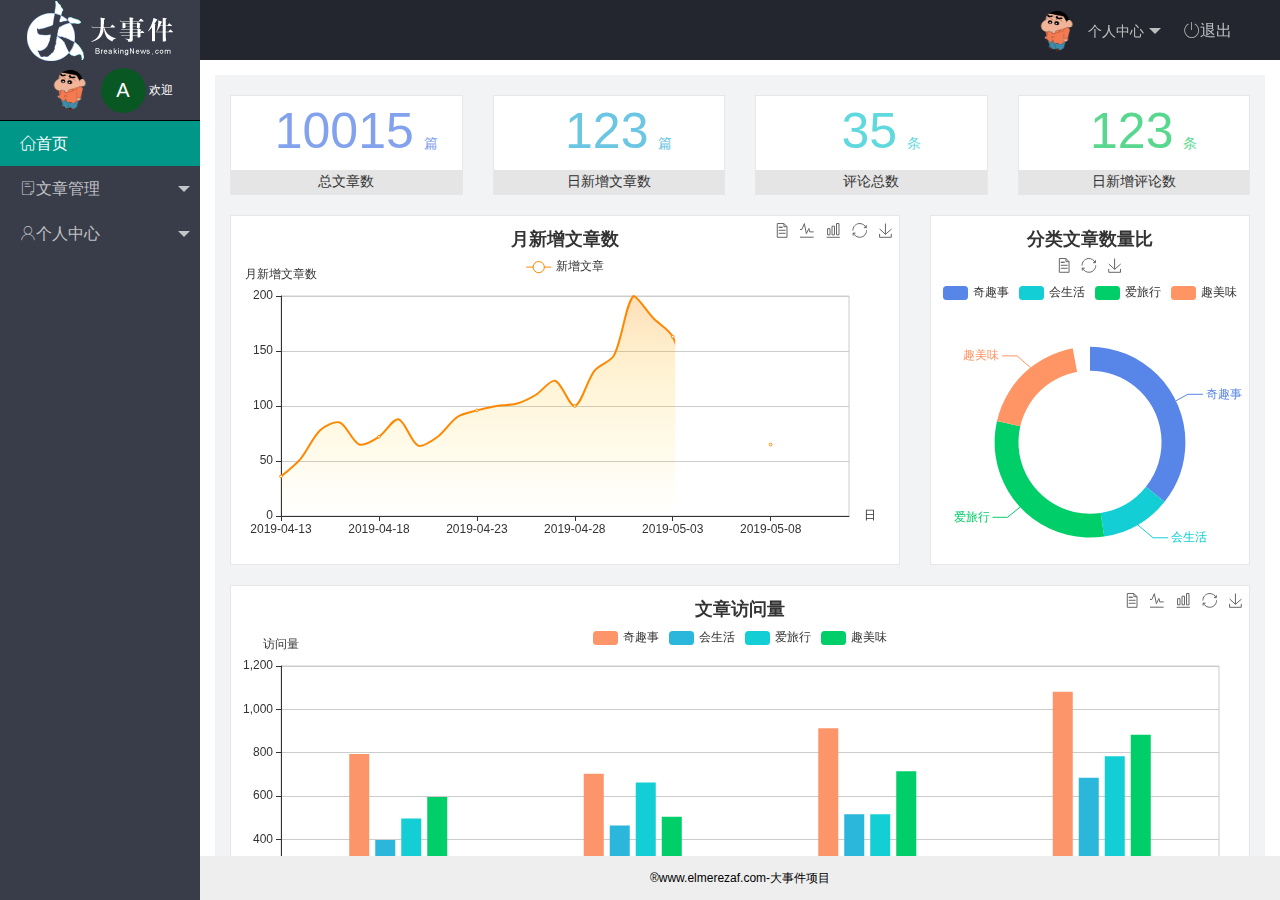
==== commit 1f07ce9e: "完成个人中心的开发" ====
--- a/index.html
+++ b/index.html
@@ -28,9 +28,11 @@
                         个人中心
                     </a>
                     <dl class="layui-nav-child">
-                        <dd><a href="">基本资料</a></dd>
-                        <dd><a href="">更换头像</a></dd>
-                        <dd><a href="">重置密码</a></dd>
+                        <dd>
+                            <a href="/user/user_info.html" target="fm">基本资料</a>
+                        </dd>
+                        <dd><a href="/user/user_icon.html" target="fm">更换头像</a></dd>
+                        <dd><a href="/user/user_pwd.html" target="fm">重置密码</a></dd>
                     </dl>
                 </li>
                 <li class="layui-nav-item" lay-header-event="menuRight" lay-unselect>
@@ -69,11 +71,14 @@
                     <li class="layui-nav-item">
                         <a href="javascript:;"><span class="iconfont icon-user">个人中心</span></a>
                         <dl class="layui-nav-child">
-                            <dd><a href="javascript:;"><i class="layui-icon layui-icon-face-smile"></i>
+                            <dd><a href="/user/user_info.html" target="fm"><i
+                                        class="layui-icon layui-icon-face-smile"></i>
                                     基本资料</a></dd>
-                            <dd><a href="javascript:;"><i class="layui-icon layui-icon-face-smile"></i>
+                            <dd><a href="/user/user_icon.html" target="fm"><i
+                                        class="layui-icon layui-icon-face-smile"></i>
                                     更换头像</a></dd>
-                            <dd><a href="javascript:;"><i class="layui-icon layui-icon-face-smile"></i>
+                            <dd><a href="/user/user_pwd.html" target="fm"><i
+                                        class="layui-icon layui-icon-face-smile"></i>
                                     重置密码</a></dd>
                         </dl>
                     </li>
